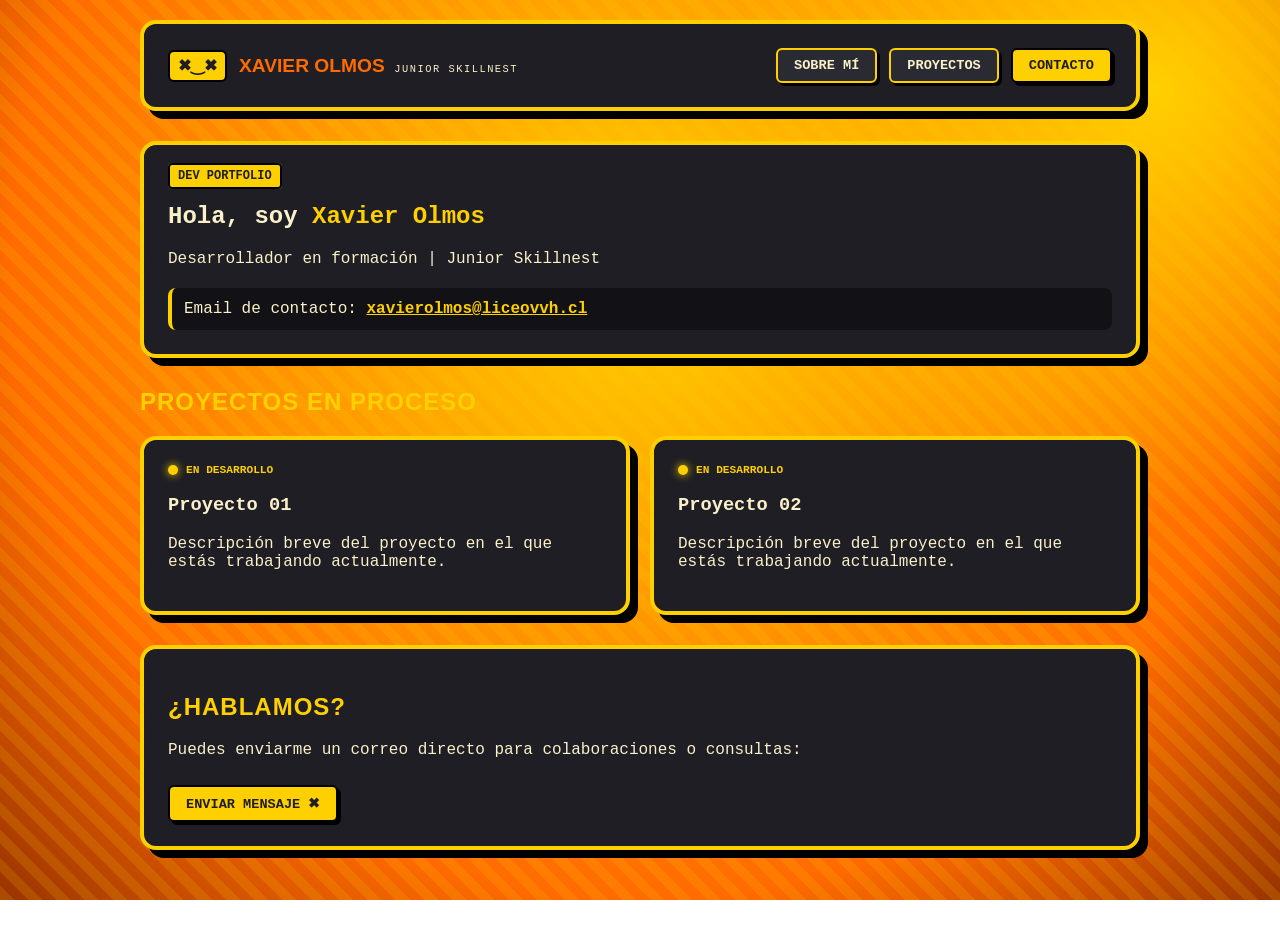
==== Portafolio/index.html @ 6d8b0ba5 "Portafolio 1" ====
<html lang="es">

<head>
    <meta charset="UTF-8">
    <meta name="viewport" content="width=device-width, initial-scale=1.0">
    <title>Portafolio</title>
    <meta name="author" content="Xavier">

    <link rel="stylesheet" href="static/css/style.css">
</head>

<body>
<!-- PASO 3: Canvas para el fondo dinámico animado con JS -->
  <canvas id="bg-canvas"></canvas>

  <!-- CONTENEDOR PRINCIPAL -->
  <div class="portfolio-container">
    
    <!-- BARRA DE NAVEGACIÓN (Estilo Sticker/Parche Flotante) -->
    <nav class="patch-card gremlin-navbar tilt-element">
      <a href="#" class="gremlin-logo">
        <span class="gremlin-icon">✖‿✖</span>
        <div class="logo-group">
          <span class="brand-name">Xavier Olmos</span>
          <span class="logo-tag">JUNIOR SKILLNEST</span>
        </div>
      </a>

      <!-- Pestañas de Navegación estilo Etiquetas de Ropa -->
      <ul class="nav-links">
        <li><a href="#sobre-mi" class="clothing-tag">Sobre mí</a></li>
        <li><a href="#proyectos" class="clothing-tag">Proyectos</a></li>
        <li><a href="#contacto" class="clothing-tag tag-accent">Contacto</a></li>
      </ul>
    </nav>

    <!-- SECCIÓN PRINCIPAL / HERO (Poster / Tarjeta) -->
    <section id="sobre-mi" class="patch-card hero-card tilt-element">
      <span class="badge">DEV PORTFOLIO</span>
      <h1>Hola, soy <span class="highlight">Xavier Olmos</span></h1>
      <p class="subtitle">Desarrollador en formación | Junior Skillnest</p>
      
      <!-- Bloque de contacto directo -->
      <div class="contact-box">
        <span class="contact-label">Email de contacto:</span>
        <a href="mailto:xavierolmos@liceovvh.cl" class="email-link">
          xavierolmos@liceovvh.cl
        </a>
      </div>
    </section>

    <!-- SECCIÓN DE PROYECTOS -->
    <section id="proyectos" class="projects-section">
      <h2 class="section-title">PROYECTOS EN PROCESO</h2>
      
      <div class="projects-grid">
        <!-- Tarjeta de Proyecto 01 -->
        <article class="patch-card project-card tilt-element">
          <div class="card-header">
            <span class="status-dot"></span>
            <span class="status-text">EN DESARROLLO</span>
          </div>
          <h3>Proyecto 01</h3>
          <p>Descripción breve del proyecto en el que estás trabajando actualmente.</p>
        </article>

        <!-- Tarjeta de Proyecto 02 -->
        <article class="patch-card project-card tilt-element">
          <div class="card-header">
            <span class="status-dot"></span>
            <span class="status-text">EN DESARROLLO</span>
          </div>
          <h3>Proyecto 02</h3>
          <p>Descripción breve del proyecto en el que estás trabajando actualmente.</p>
        </article>
      </div>
    </section>

    <!-- SECCIÓN DE CONTACTO -->
    <section id="contacto" class="patch-card contact-section tilt-element">
      <h2 class="section-title">¿HABLAMOS?</h2>
      <p>Puedes enviarme un correo directo para colaboraciones o consultas:</p>
      <a href="mailto:xavierolmos@liceovvh.cl" class="clothing-tag tag-accent email-btn">
        ENVIAR MENSAJE ✖
      </a>
    </section>

  </div>
</main>
   <script src="static/js/script.js"></script>
</body>

</html>
---- Portafolio/static/css/style.css ----
:root {
  --negro-carbon: #1E1E24;
  --amarillo-mostaza: #FFD000;
  --naranja-base: #FF6B00;
  --naranja-oscuro: #993300;
  --blanco-crema: #FAF0CA;
  --negro-puro: #000000;
}


body {
  margin: 0;
  padding: 20px 0;
  font-family: 'Courier New', Courier, monospace;
  color: var(--blanco-crema);
  min-height: 100vh;


  background-image: 
    radial-gradient(circle at 90% 10%, var(--amarillo-mostaza) 0%, #FFD00000 30%),
    repeating-linear-gradient(
      45deg, 
      #FFD00026 0px, 
      #FFD00026 10px, 
      transparent 10px, 
      transparent 20px
    ),
    radial-gradient(
      circle at 50% 30%, 
      var(--amarillo-mostaza) 0%, 
      var(--naranja-base) 70%, 
      var(--naranja-oscuro) 100%
    );
  
  background-attachment: fixed;
}

#bg-canvas {
  display: none;
}

.portfolio-container {
  max-width: 1000px;
  margin: 0 auto;
  padding: 0 20px;
}

.patch-card {
  background-color: var(--negro-carbon);
  border: 4px solid var(--amarillo-mostaza);
  border-radius: 16px;
  padding: 24px;
  box-shadow: 8px 8px 0px var(--negro-puro);
  margin-bottom: 30px;
  transition: transform 0.15s ease-out, box-shadow 0.15s ease-out;
}

.gremlin-navbar {
  position: sticky;
  top: 20px;
  z-index: 1000;
  display: flex;
  justify-content: space-between;
  align-items: center;
  box-sizing: border-box;
}

.gremlin-logo {
  display: flex;
  align-items: center;
  gap: 12px;
  text-decoration: none;
}

.gremlin-icon {
  background-color: var(--amarillo-mostaza);
  color: var(--negro-carbon);
  padding: 4px 8px;
  border-radius: 6px;
  font-weight: 900;
  border: 2px solid var(--negro-puro);
}

.brand-name {
  font-weight: 900;
  font-size: 1.2rem;
  color: var(--naranja-base);
  font-family: 'Arial Black', sans-serif;
  text-transform: uppercase;
}

.logo-tag {
  font-size: 0.65rem;
  color: var(--blanco-crema);
  letter-spacing: 1.5px;
}

.nav-links {
  display: flex;
  list-style: none;
  gap: 12px;
  margin: 0;
  padding: 0;
}

.clothing-tag {
  display: inline-block;
  color: var(--blanco-crema);
  text-decoration: none;
  font-weight: 900;
  font-size: 0.85rem;
  text-transform: uppercase;
  padding: 8px 16px;
  background-color: #2A2A32;
  border: 2px solid var(--amarillo-mostaza);
  border-radius: 6px;
  box-shadow: 3px 3px 0px var(--negro-puro);
  transition: all 0.15s ease;
}

.clothing-tag:hover, .tag-accent {
  background-color: var(--amarillo-mostaza);
  color: var(--negro-carbon) !important;
  border-color: var(--negro-puro);
}

.clothing-tag:hover {
  transform: translate(-2px, -2px);
  box-shadow: 5px 5px 0px var(--negro-puro);
}

.badge {
  background: var(--amarillo-mostaza);
  color: var(--negro-carbon);
  font-weight: 900;
  padding: 4px 8px;
  font-size: 0.75rem;
  border-radius: 4px;
  border: 2px solid var(--negro-puro);
}

.highlight {
  color: var(--amarillo-mostaza);
}

.contact-box {
  margin-top: 20px;
  background: rgba(0, 0, 0, 0.4);
  padding: 12px;
  border-radius: 8px;
  border-left: 4px solid var(--amarillo-mostaza);
}

.email-link {
  color: var(--amarillo-mostaza);
  font-weight: bold;
}

.section-title {
  font-family: 'Arial Black', sans-serif;
  color: var(--amarillo-mostaza);
  letter-spacing: 1px;
}

.projects-grid {
  display: grid;
  grid-template-columns: repeat(auto-fit, minmax(280px, 1fr));
  gap: 20px;
}

.card-header {
  display: flex;
  align-items: center;
  gap: 8px;
}

.status-dot {
  width: 10px;
  height: 10px;
  background-color: var(--amarillo-mostaza);
  border-radius: 50%;
  box-shadow: 0 0 8px var(--amarillo-mostaza);
}

.status-text {
  font-size: 0.7rem;
  font-weight: bold;
  color: var(--amarillo-mostaza);
}

.email-btn {
  margin-top: 10px;
}
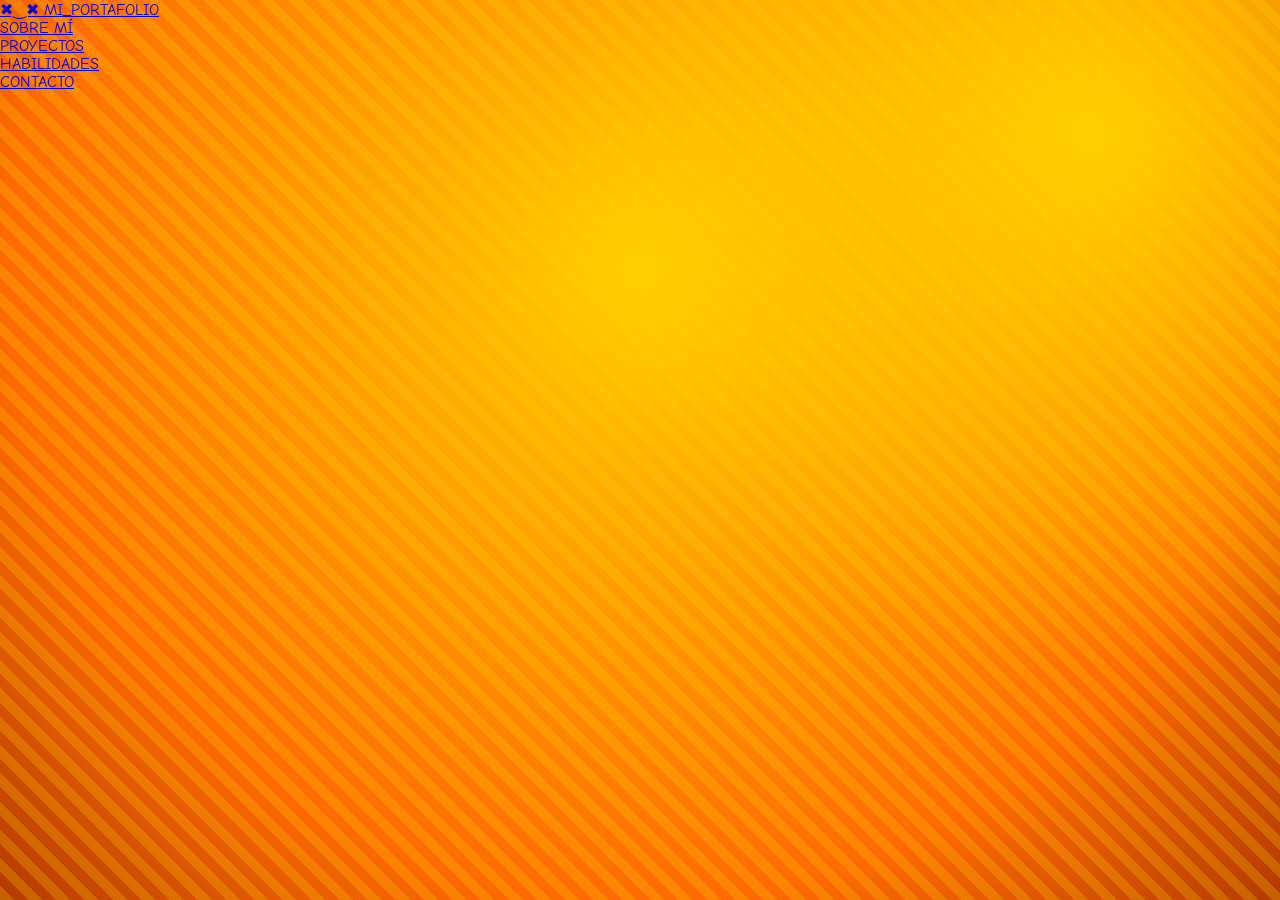
==== commit 67379e20: "Tarea" ====
--- a/Portafolio/index.html
+++ b/Portafolio/index.html
@@ -5,89 +5,41 @@
     <meta name="viewport" content="width=device-width, initial-scale=1.0">
     <title>Portafolio</title>
     <meta name="author" content="Xavier">
-
-    <link rel="stylesheet" href="static/css/style.css">
+    <link href="https://fonts.googleapis.com/css2?family=Comic+Neue:wght@400;700&display=swap" rel="stylesheet">
+    <link rel="stylesheet" href="static/CSS/style.css">
 </head>
 
 <body>
-<!-- PASO 3: Canvas para el fondo dinámico animado con JS -->
-  <canvas id="bg-canvas"></canvas>
+    <header><!-- Contenedor Principal (Barra / Parche Flotante) -->
+        <nav class="gremlin-navbar">
 
-  <!-- CONTENEDOR PRINCIPAL -->
-  <div class="portfolio-container">
-    
-    <!-- BARRA DE NAVEGACIÓN (Estilo Sticker/Parche Flotante) -->
-    <nav class="patch-card gremlin-navbar tilt-element">
-      <a href="#" class="gremlin-logo">
-        <span class="gremlin-icon">✖‿✖</span>
-        <div class="logo-group">
-          <span class="brand-name">Xavier Olmos</span>
-          <span class="logo-tag">JUNIOR SKILLNEST</span>
-        </div>
-      </a>
+            <!-- Logo / Marca con toque Gremlin -->
+            <a href="#" class="gremlin-logo">
+                <span class="gremlin-icon">✖‿✖</span>
+                <span class="brand-name">MI_PORTAFOLIO</span>
+            </a>
 
-      <!-- Pestañas de Navegación estilo Etiquetas de Ropa -->
-      <ul class="nav-links">
-        <li><a href="#sobre-mi" class="clothing-tag">Sobre mí</a></li>
-        <li><a href="#proyectos" class="clothing-tag">Proyectos</a></li>
-        <li><a href="#contacto" class="clothing-tag tag-accent">Contacto</a></li>
-      </ul>
-    </nav>
+            <!-- Lista de Enlaces -->
+            <ul class="nav-links">
+                <li><a href="#sobre-mi">SOBRE MÍ</a></li>
+                <li><a href="#proyectos">PROYECTOS</a></li>
+                <li><a href="#habilidades">HABILIDADES</a></li>
+                <li><a href="#contacto">CONTACTO</a></li>
+            </ul>
 
-    <!-- SECCIÓN PRINCIPAL / HERO (Poster / Tarjeta) -->
-    <section id="sobre-mi" class="patch-card hero-card tilt-element">
-      <span class="badge">DEV PORTFOLIO</span>
-      <h1>Hola, soy <span class="highlight">Xavier Olmos</span></h1>
-      <p class="subtitle">Desarrollador en formación | Junior Skillnest</p>
-      
-      <!-- Bloque de contacto directo -->
-      <div class="contact-box">
-        <span class="contact-label">Email de contacto:</span>
-        <a href="mailto:xavierolmos@liceovvh.cl" class="email-link">
-          xavierolmos@liceovvh.cl
-        </a>
-      </div>
-    </section>
+        </nav>
+    </header>
+    <main class="contenedor">
+        <section class="tarjetas">
+            <h1></h1>
+        </section>
 
-    <!-- SECCIÓN DE PROYECTOS -->
-    <section id="proyectos" class="projects-section">
-      <h2 class="section-title">PROYECTOS EN PROCESO</h2>
-      
-      <div class="projects-grid">
-        <!-- Tarjeta de Proyecto 01 -->
-        <article class="patch-card project-card tilt-element">
-          <div class="card-header">
-            <span class="status-dot"></span>
-            <span class="status-text">EN DESARROLLO</span>
-          </div>
-          <h3>Proyecto 01</h3>
-          <p>Descripción breve del proyecto en el que estás trabajando actualmente.</p>
-        </article>
 
-        <!-- Tarjeta de Proyecto 02 -->
-        <article class="patch-card project-card tilt-element">
-          <div class="card-header">
-            <span class="status-dot"></span>
-            <span class="status-text">EN DESARROLLO</span>
-          </div>
-          <h3>Proyecto 02</h3>
-          <p>Descripción breve del proyecto en el que estás trabajando actualmente.</p>
-        </article>
-      </div>
-    </section>
+    </main>
 
-    <!-- SECCIÓN DE CONTACTO -->
-    <section id="contacto" class="patch-card contact-section tilt-element">
-      <h2 class="section-title">¿HABLAMOS?</h2>
-      <p>Puedes enviarme un correo directo para colaboraciones o consultas:</p>
-      <a href="mailto:xavierolmos@liceovvh.cl" class="clothing-tag tag-accent email-btn">
-        ENVIAR MENSAJE ✖
-      </a>
-    </section>
 
-  </div>
-</main>
-   <script src="static/js/script.js"></script>
+
+    <script src="static/JS/script.js"></script>
 </body>
 
 </html>
--- a/Portafolio/static/CSS/style.css
+++ b/Portafolio/static/CSS/style.css
@@ -0,0 +1,36 @@
+* {
+    box-sizing: border-box;
+    margin: 0;
+    padding: 0;
+}
+
+body {
+    display: flex;
+    flex: 1;
+    background: radial-gradient(circle at 50% 20%, #FFD000 0%, #FF6B00 75%);
+    font-family: 'Comic Neue', cursive;
+    background-image:
+        radial-gradient(circle at 85% 15%,
+            #FFD000 0%,
+            #FFD00000 40%),
+        repeating-linear-gradient(45deg,
+            #FFD00040 0px,
+            #FFD00040 10px,
+            transparent 10px,
+            transparent 20px),
+        radial-gradient(circle at 50% 30%,
+            #FFD000 0%,
+            #FF6B00 70%,
+            #B33B00 100%);
+}
+
+.tarjetas {
+    width: 200px;
+    height: 200px;
+    text-align: center;
+    margin: auto;
+    display: flex;
+    flex-direction: column;
+    align-items: center;
+    gap: 10px;
+}
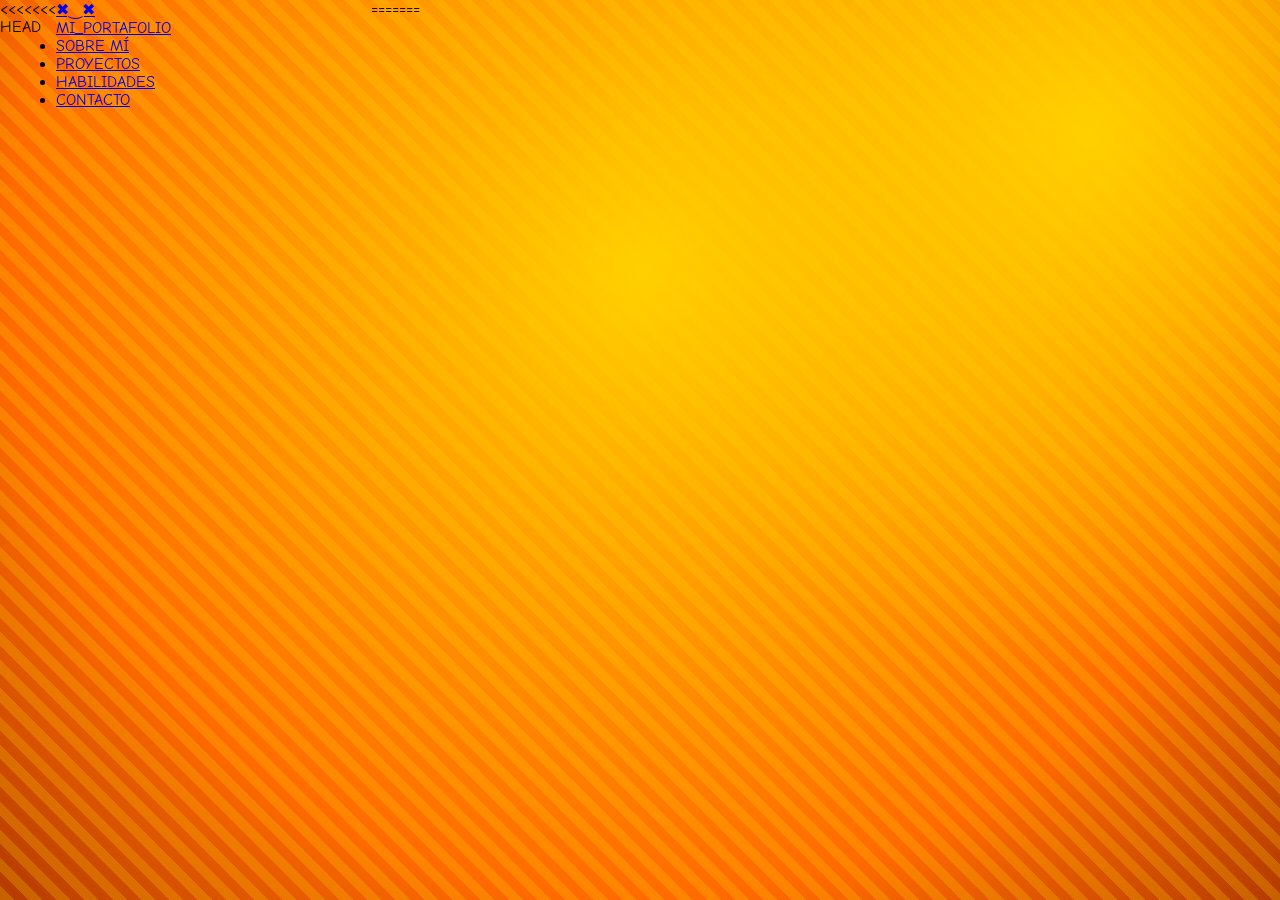
==== commit 63d42466: "Portafolio" ====
--- a/Portafolio/index.html
+++ b/Portafolio/index.html
@@ -5,6 +5,7 @@
     <meta name="viewport" content="width=device-width, initial-scale=1.0">
     <title>Portafolio</title>
     <meta name="author" content="Xavier">
+<<<<<<< HEAD
     <link href="https://fonts.googleapis.com/css2?family=Comic+Neue:wght@400;700&display=swap" rel="stylesheet">
     <link rel="stylesheet" href="static/CSS/style.css">
 </head>
@@ -40,6 +41,89 @@
 
 
     <script src="static/JS/script.js"></script>
+=======
+</head>
+
+<body>
+<!-- PASO 3: Canvas para el fondo dinámico animado con JS -->
+  <canvas id="bg-canvas"></canvas>
+
+  <!-- CONTENEDOR PRINCIPAL -->
+  <div class="portfolio-container">
+    
+    <!-- BARRA DE NAVEGACIÓN (Estilo Sticker/Parche Flotante) -->
+    <nav class="patch-card gremlin-navbar tilt-element">
+      <a href="#" class="gremlin-logo">
+        <span class="gremlin-icon">✖‿✖</span>
+        <div class="logo-group">
+          <span class="brand-name">Xavier Olmos</span>
+          <span class="logo-tag">JUNIOR SKILLNEST</span>
+        </div>
+      </a>
+
+      <!-- Pestañas de Navegación estilo Etiquetas de Ropa -->
+      <ul class="nav-links">
+        <li><a href="#sobre-mi" class="clothing-tag">Sobre mí</a></li>
+        <li><a href="#proyectos" class="clothing-tag">Proyectos</a></li>
+        <li><a href="#contacto" class="clothing-tag tag-accent">Contacto</a></li>
+      </ul>
+    </nav>
+
+    <!-- SECCIÓN PRINCIPAL / HERO (Poster / Tarjeta) -->
+    <section id="sobre-mi" class="patch-card hero-card tilt-element">
+      <span class="badge">DEV PORTFOLIO</span>
+      <h1>Hola, soy <span class="highlight">Xavier Olmos</span></h1>
+      <p class="subtitle">Desarrollador en formación | Junior Skillnest</p>
+      
+      <!-- Bloque de contacto directo -->
+      <div class="contact-box">
+        <span class="contact-label">Email de contacto:</span>
+        <a href="mailto:xavierolmos@liceovvh.cl" class="email-link">
+          xavierolmos@liceovvh.cl
+        </a>
+      </div>
+    </section>
+
+    <!-- SECCIÓN DE PROYECTOS -->
+    <section id="proyectos" class="projects-section">
+      <h2 class="section-title">PROYECTOS EN PROCESO</h2>
+      
+      <div class="projects-grid">
+        <!-- Tarjeta de Proyecto 01 -->
+        <article class="patch-card project-card tilt-element">
+          <div class="card-header">
+            <span class="status-dot"></span>
+            <span class="status-text">EN DESARROLLO</span>
+          </div>
+          <h3>Proyecto 01</h3>
+          <p>Descripción breve del proyecto en el que estás trabajando actualmente.</p>
+        </article>
+
+        <!-- Tarjeta de Proyecto 02 -->
+        <article class="patch-card project-card tilt-element">
+          <div class="card-header">
+            <span class="status-dot"></span>
+            <span class="status-text">EN DESARROLLO</span>
+          </div>
+          <h3>Proyecto 02</h3>
+          <p>Descripción breve del proyecto en el que estás trabajando actualmente.</p>
+        </article>
+      </div>
+    </section>
+
+    <!-- SECCIÓN DE CONTACTO -->
+    <section id="contacto" class="patch-card contact-section tilt-element">
+      <h2 class="section-title">¿HABLAMOS?</h2>
+      <p>Puedes enviarme un correo directo para colaboraciones o consultas:</p>
+      <a href="mailto:xavierolmos@liceovvh.cl" class="clothing-tag tag-accent email-btn">
+        ENVIAR MENSAJE ✖
+      </a>
+    </section>
+
+  </div>
+</main>
+   <script src="static/js/script.js"></script>
+>>>>>>> 6d8b0ba54e34cdf0f5b99322655aac1ae7656b3c
 </body>
 
 </html>
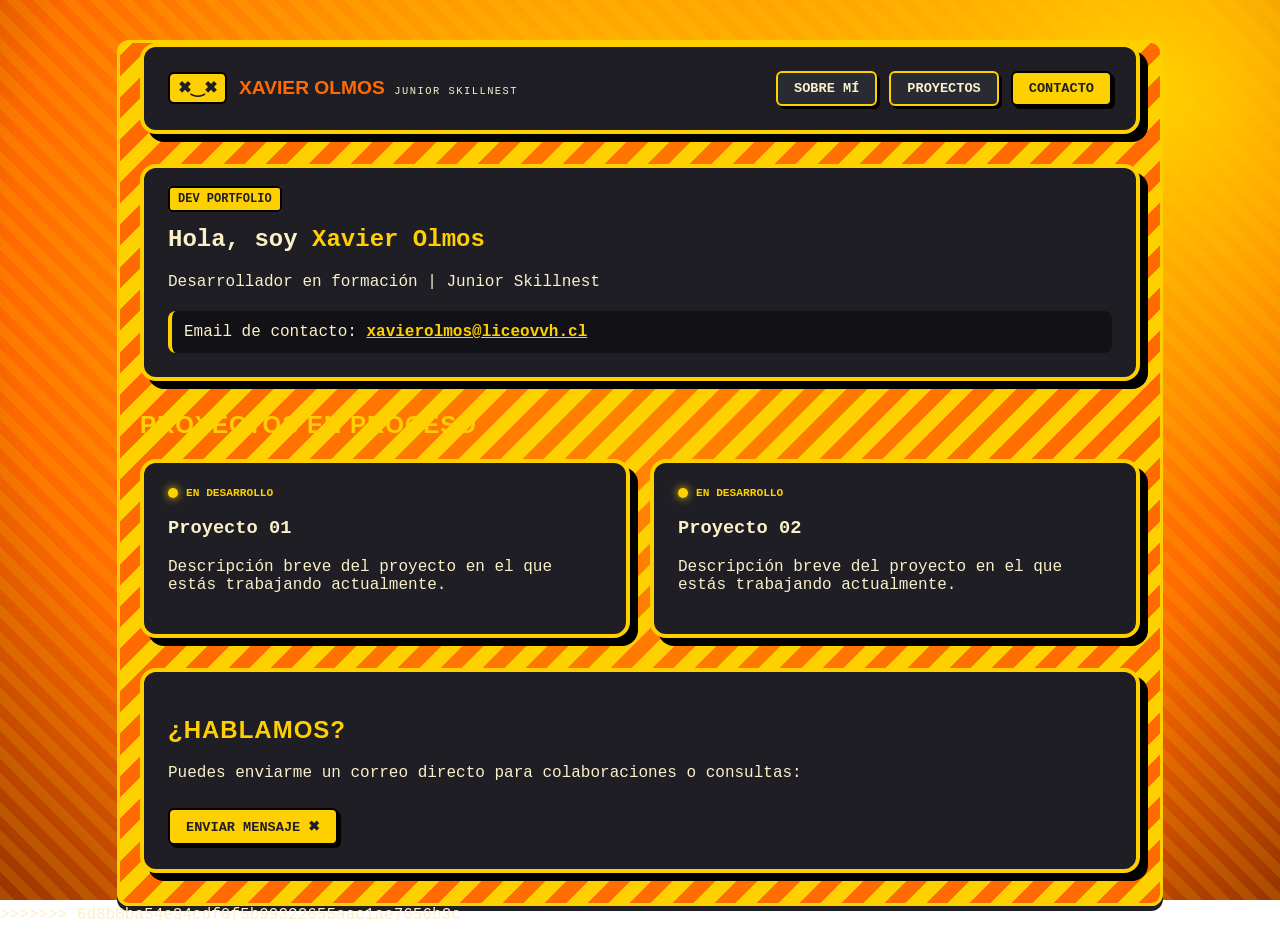
==== commit ee00349a: "Portafolio" ====
--- a/Portafolio/index.html
+++ b/Portafolio/index.html
@@ -5,29 +5,13 @@
     <meta name="viewport" content="width=device-width, initial-scale=1.0">
     <title>Portafolio</title>
     <meta name="author" content="Xavier">
-<<<<<<< HEAD
     <link href="https://fonts.googleapis.com/css2?family=Comic+Neue:wght@400;700&display=swap" rel="stylesheet">
     <link rel="stylesheet" href="static/CSS/style.css">
 </head>
 
 <body>
-    <header><!-- Contenedor Principal (Barra / Parche Flotante) -->
+    <header>
         <nav class="gremlin-navbar">
-
-            <!-- Logo / Marca con toque Gremlin -->
-            <a href="#" class="gremlin-logo">
-                <span class="gremlin-icon">✖‿✖</span>
-                <span class="brand-name">MI_PORTAFOLIO</span>
-            </a>
-
-            <!-- Lista de Enlaces -->
-            <ul class="nav-links">
-                <li><a href="#sobre-mi">SOBRE MÍ</a></li>
-                <li><a href="#proyectos">PROYECTOS</a></li>
-                <li><a href="#habilidades">HABILIDADES</a></li>
-                <li><a href="#contacto">CONTACTO</a></li>
-            </ul>
-
         </nav>
     </header>
     <main class="contenedor">
@@ -41,89 +25,85 @@
 
 
     <script src="static/JS/script.js"></script>
-=======
-</head>
+    </head>
 
-<body>
-<!-- PASO 3: Canvas para el fondo dinámico animado con JS -->
-  <canvas id="bg-canvas"></canvas>
+    <body>
+        <!-- PASO 3: Canvas para el fondo dinámico animado con JS -->
+        <canvas id="bg-canvas"></canvas>
 
-  <!-- CONTENEDOR PRINCIPAL -->
-  <div class="portfolio-container">
-    
-    <!-- BARRA DE NAVEGACIÓN (Estilo Sticker/Parche Flotante) -->
-    <nav class="patch-card gremlin-navbar tilt-element">
-      <a href="#" class="gremlin-logo">
-        <span class="gremlin-icon">✖‿✖</span>
-        <div class="logo-group">
-          <span class="brand-name">Xavier Olmos</span>
-          <span class="logo-tag">JUNIOR SKILLNEST</span>
+        <!-- CONTENEDOR PRINCIPAL -->
+        <div class="portfolio-container">
+
+            <nav class="patch-card gremlin-navbar tilt-element">
+                <a href="#" class="gremlin-logo">
+                    <span class="gremlin-icon">✖‿✖</span>
+                    <div class="logo-group">
+                        <span class="brand-name">Xavier Olmos</span>
+                        <span class="logo-tag">JUNIOR SKILLNEST</span>
+                    </div>
+                </a>
+                <ul class="nav-links">
+                    <li><a href="#sobre-mi" class="clothing-tag">Sobre mí</a></li>
+                    <li><a href="#proyectos" class="clothing-tag">Proyectos</a></li>
+                    <li><a href="#contacto" class="clothing-tag tag-accent">Contacto</a></li>
+                </ul>
+            </nav>
+
+            <!-- SECCIÓN PRINCIPAL / HERO (Poster / Tarjeta) -->
+            <section id="sobre-mi" class="patch-card hero-card tilt-element">
+                <span class="badge">DEV PORTFOLIO</span>
+                <h1>Hola, soy <span class="highlight">Xavier Olmos</span></h1>
+                <p class="subtitle">Desarrollador en formación | Junior Skillnest</p>
+
+                <!-- Bloque de contacto directo -->
+                <div class="contact-box">
+                    <span class="contact-label">Email de contacto:</span>
+                    <a href="mailto:xavierolmos@liceovvh.cl" class="email-link">
+                        xavierolmos@liceovvh.cl
+                    </a>
+                </div>
+            </section>
+
+            <!-- SECCIÓN DE PROYECTOS -->
+            <section id="proyectos" class="projects-section">
+                <h2 class="section-title">PROYECTOS EN PROCESO</h2>
+
+                <div class="projects-grid">
+                    <!-- Tarjeta de Proyecto 01 -->
+                    <article class="patch-card project-card tilt-element">
+                        <div class="card-header">
+                            <span class="status-dot"></span>
+                            <span class="status-text">EN DESARROLLO</span>
+                        </div>
+                        <h3>Proyecto 01</h3>
+                        <p>Descripción breve del proyecto en el que estás trabajando actualmente.</p>
+                    </article>
+
+                    <!-- Tarjeta de Proyecto 02 -->
+                    <article class="patch-card project-card tilt-element">
+                        <div class="card-header">
+                            <span class="status-dot"></span>
+                            <span class="status-text">EN DESARROLLO</span>
+                        </div>
+                        <h3>Proyecto 02</h3>
+                        <p>Descripción breve del proyecto en el que estás trabajando actualmente.</p>
+                    </article>
+                </div>
+            </section>
+
+            <!-- SECCIÓN DE CONTACTO -->
+            <section id="contacto" class="patch-card contact-section tilt-element">
+                <h2 class="section-title">¿HABLAMOS?</h2>
+                <p>Puedes enviarme un correo directo para colaboraciones o consultas:</p>
+                <a href="mailto:xavierolmos@liceovvh.cl" class="clothing-tag tag-accent email-btn">
+                    ENVIAR MENSAJE ✖
+                </a>
+            </section>
+
         </div>
-      </a>
-
-      <!-- Pestañas de Navegación estilo Etiquetas de Ropa -->
-      <ul class="nav-links">
-        <li><a href="#sobre-mi" class="clothing-tag">Sobre mí</a></li>
-        <li><a href="#proyectos" class="clothing-tag">Proyectos</a></li>
-        <li><a href="#contacto" class="clothing-tag tag-accent">Contacto</a></li>
-      </ul>
-    </nav>
-
-    <!-- SECCIÓN PRINCIPAL / HERO (Poster / Tarjeta) -->
-    <section id="sobre-mi" class="patch-card hero-card tilt-element">
-      <span class="badge">DEV PORTFOLIO</span>
-      <h1>Hola, soy <span class="highlight">Xavier Olmos</span></h1>
-      <p class="subtitle">Desarrollador en formación | Junior Skillnest</p>
-      
-      <!-- Bloque de contacto directo -->
-      <div class="contact-box">
-        <span class="contact-label">Email de contacto:</span>
-        <a href="mailto:xavierolmos@liceovvh.cl" class="email-link">
-          xavierolmos@liceovvh.cl
-        </a>
-      </div>
-    </section>
-
-    <!-- SECCIÓN DE PROYECTOS -->
-    <section id="proyectos" class="projects-section">
-      <h2 class="section-title">PROYECTOS EN PROCESO</h2>
-      
-      <div class="projects-grid">
-        <!-- Tarjeta de Proyecto 01 -->
-        <article class="patch-card project-card tilt-element">
-          <div class="card-header">
-            <span class="status-dot"></span>
-            <span class="status-text">EN DESARROLLO</span>
-          </div>
-          <h3>Proyecto 01</h3>
-          <p>Descripción breve del proyecto en el que estás trabajando actualmente.</p>
-        </article>
-
-        <!-- Tarjeta de Proyecto 02 -->
-        <article class="patch-card project-card tilt-element">
-          <div class="card-header">
-            <span class="status-dot"></span>
-            <span class="status-text">EN DESARROLLO</span>
-          </div>
-          <h3>Proyecto 02</h3>
-          <p>Descripción breve del proyecto en el que estás trabajando actualmente.</p>
-        </article>
-      </div>
-    </section>
-
-    <!-- SECCIÓN DE CONTACTO -->
-    <section id="contacto" class="patch-card contact-section tilt-element">
-      <h2 class="section-title">¿HABLAMOS?</h2>
-      <p>Puedes enviarme un correo directo para colaboraciones o consultas:</p>
-      <a href="mailto:xavierolmos@liceovvh.cl" class="clothing-tag tag-accent email-btn">
-        ENVIAR MENSAJE ✖
-      </a>
-    </section>
-
-  </div>
-</main>
-   <script src="static/js/script.js"></script>
->>>>>>> 6d8b0ba54e34cdf0f5b99322655aac1ae7656b3c
-</body>
+        </main>
+        <script src="static/js/script.js"></script>
+        >>>>>>> 6d8b0ba54e34cdf0f5b99322655aac1ae7656b3c
+    </body>
 
 </html>
--- a/Portafolio/static/CSS/style.css
+++ b/Portafolio/static/CSS/style.css
@@ -1,36 +1,205 @@
-* {
-    box-sizing: border-box;
+:root {
+    --negro-carbon: #1E1E24;
+    --amarillo-mostaza: #FFD000;
+    --naranja-base: #FF6B00;
+    --naranja-oscuro: #993300;
+    --blanco-crema: #FAF0CA;
+    --negro-puro: #000000;
+}
+
+
+body {
     margin: 0;
-    padding: 0;
-}
-
-body {
-    display: flex;
-    flex: 1;
-    background: radial-gradient(circle at 50% 20%, #FFD000 0%, #FF6B00 75%);
-    font-family: 'Comic Neue', cursive;
+    padding: 20px 0;
+    font-family: 'Courier New', Courier, monospace;
+    color: var(--blanco-crema);
+    min-height: 100vh;
+
+
     background-image:
-        radial-gradient(circle at 85% 15%,
-            #FFD000 0%,
-            #FFD00000 40%),
+        radial-gradient(circle at 90% 10%, var(--amarillo-mostaza) 0%, #FFD00000 30%),
         repeating-linear-gradient(45deg,
-            #FFD00040 0px,
-            #FFD00040 10px,
+            #FFD00026 0px,
+            #FFD00026 10px,
             transparent 10px,
             transparent 20px),
         radial-gradient(circle at 50% 30%,
-            #FFD000 0%,
-            #FF6B00 70%,
-            #B33B00 100%);
-}
-
-.tarjetas {
-    width: 200px;
-    height: 200px;
-    text-align: center;
-    margin: auto;
-    display: flex;
-    flex-direction: column;
+            var(--amarillo-mostaza) 0%,
+            var(--naranja-base) 70%,
+            var(--naranja-oscuro) 100%);
+
+    background-attachment: fixed;
+}
+
+#bg-canvas {
+    display: none;
+}
+
+.portfolio-container {
+    max-width: 1000px;
+    margin: 0 auto;
+    padding: 0 20px;
+}
+
+.patch-card {
+    background-color: var(--negro-carbon);
+    border: 4px solid var(--amarillo-mostaza);
+    border-radius: 16px;
+    padding: 24px;
+    box-shadow: 8px 8px 0px var(--negro-puro);
+    margin-bottom: 30px;
+    transition: transform 0.15s ease-out, box-shadow 0.15s ease-out;
+}
+
+.gremlin-navbar {
+    position: sticky;
+    top: 20px;
+    z-index: 1000;
+    display: flex;
+    justify-content: space-between;
     align-items: center;
-    gap: 10px;
+    box-sizing: border-box;
+}
+
+.gremlin-logo {
+    display: flex;
+    align-items: center;
+    gap: 12px;
+    text-decoration: none;
+}
+
+.gremlin-icon {
+    background-color: var(--amarillo-mostaza);
+    color: var(--negro-carbon);
+    padding: 4px 8px;
+    border-radius: 6px;
+    font-weight: 900;
+    border: 2px solid var(--negro-puro);
+}
+
+.brand-name {
+    font-weight: 900;
+    font-size: 1.2rem;
+    color: var(--naranja-base);
+    font-family: 'Arial Black', sans-serif;
+    text-transform: uppercase;
+}
+
+.logo-tag {
+    font-size: 0.65rem;
+    color: var(--blanco-crema);
+    letter-spacing: 1.5px;
+}
+
+.nav-links {
+    display: flex;
+    list-style: none;
+    gap: 12px;
+    margin: 0;
+    padding: 0;
+}
+
+.clothing-tag {
+    display: inline-block;
+    color: var(--blanco-crema);
+    text-decoration: none;
+    font-weight: 900;
+    font-size: 0.85rem;
+    text-transform: uppercase;
+    padding: 8px 16px;
+    background-color: #2A2A32;
+    border: 2px solid var(--amarillo-mostaza);
+    border-radius: 6px;
+    box-shadow: 3px 3px 0px var(--negro-puro);
+    transition: all 0.15s ease;
+}
+
+.clothing-tag:hover,
+.tag-accent {
+    background-color: var(--amarillo-mostaza);
+    color: var(--negro-carbon) !important;
+    border-color: var(--negro-puro);
+}
+
+.clothing-tag:hover {
+    transform: translate(-2px, -2px);
+    box-shadow: 5px 5px 0px var(--negro-puro);
+}
+
+.badge {
+    background: var(--amarillo-mostaza);
+    color: var(--negro-carbon);
+    font-weight: 900;
+    padding: 4px 8px;
+    font-size: 0.75rem;
+    border-radius: 4px;
+    border: 2px solid var(--negro-puro);
+}
+
+.highlight {
+    color: var(--amarillo-mostaza);
+}
+
+.contact-box {
+    margin-top: 20px;
+    background: rgba(0, 0, 0, 0.4);
+    padding: 12px;
+    border-radius: 8px;
+    border-left: 4px solid var(--amarillo-mostaza);
+}
+
+.email-link {
+    color: var(--amarillo-mostaza);
+    font-weight: bold;
+}
+
+.section-title {
+    font-family: 'Arial Black', sans-serif;
+    color: var(--amarillo-mostaza);
+    letter-spacing: 1px;
+}
+
+.projects-grid {
+    display: grid;
+    grid-template-columns: repeat(auto-fit, minmax(280px, 1fr));
+    gap: 20px;
+}
+
+.card-header {
+    display: flex;
+    align-items: center;
+    gap: 8px;
+}
+
+.status-dot {
+    width: 10px;
+    height: 10px;
+    background-color: var(--amarillo-mostaza);
+    border-radius: 50%;
+    box-shadow: 0 0 8px var(--amarillo-mostaza);
+}
+
+.status-text {
+    font-size: 0.7rem;
+    font-weight: bold;
+    color: var(--amarillo-mostaza);
+}
+
+.email-btn {
+    margin-top: 10px;
+}
+
+.portfolio-container {
+    border: 3px solid #FFD000;
+    border-radius: 12px;
+
+    background-image:
+        radial-gradient(circle at center, rgba(255, 208, 0, 0.25) 0%, transparent 70%),
+        repeating-linear-gradient(-45deg,
+            #FF6B00,
+            #FF6B00 15px,
+            #FFD000 15px,
+            #FFD000 30px);
+
+    box-shadow: 0px 5px 0px #1E1E24;
 }
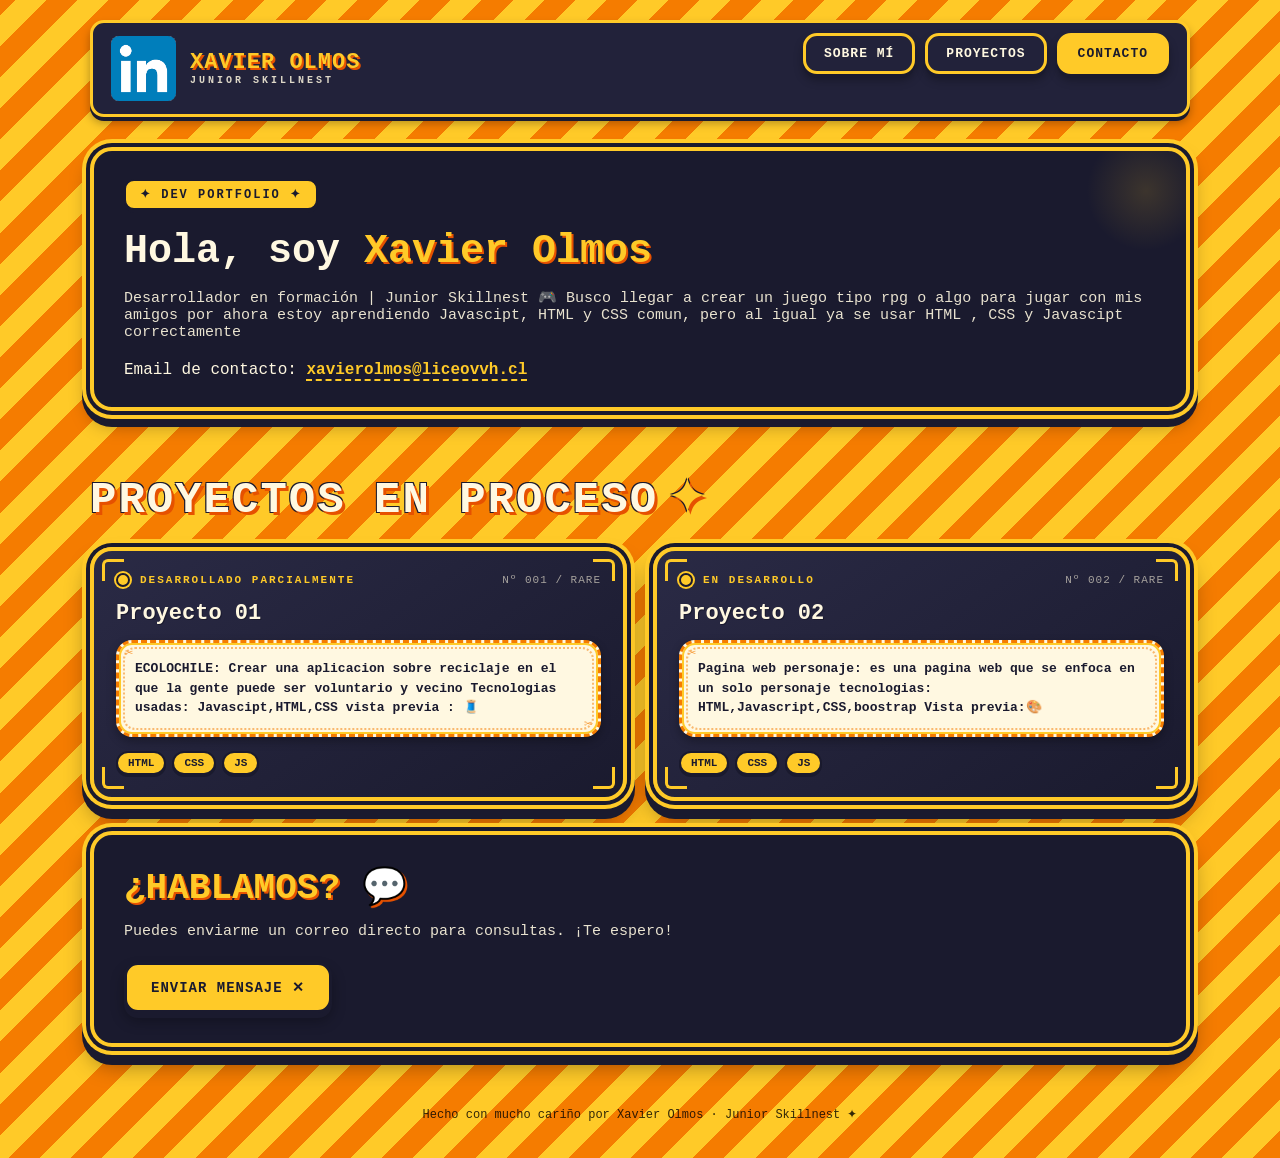
==== commit c62f069e: "Tarea" ====
--- a/Portafolio/index.html
+++ b/Portafolio/index.html
@@ -9,101 +9,108 @@
     <link rel="stylesheet" href="static/CSS/style.css">
 </head>
 
-<body>
-    <header>
-        <nav class="gremlin-navbar">
-        </nav>
-    </header>
-    <main class="contenedor">
-        <section class="tarjetas">
-            <h1></h1>
-        </section>
+    <body>
+        <header>
+        <div class="container">
 
+            <nav class="nav">
+                <div class="brand">
+                    <a href="https://www.linkedin.com/feed/"><img src="static/images/linkedim.png" alt="Logo Xavier Olmos" class="logo-img"></a>
 
-    </main>
-
-
-
-    <script src="static/JS/script.js"></script>
-    </head>
-
-    <body>
-        <!-- PASO 3: Canvas para el fondo dinámico animado con JS -->
-        <canvas id="bg-canvas"></canvas>
-
-        <!-- CONTENEDOR PRINCIPAL -->
-        <div class="portfolio-container">
-
-            <nav class="patch-card gremlin-navbar tilt-element">
-                <a href="#" class="gremlin-logo">
-                    <span class="gremlin-icon">✖‿✖</span>
-                    <div class="logo-group">
-                        <span class="brand-name">Xavier Olmos</span>
-                        <span class="logo-tag">JUNIOR SKILLNEST</span>
+                    <div class="brand-text">
+                        <span class="nombre">XAVIER OLMOS</span>
+                        <span class="skillnest">JUNIOR SKILLNEST</span>
                     </div>
-                </a>
-                <ul class="nav-links">
-                    <li><a href="#sobre-mi" class="clothing-tag">Sobre mí</a></li>
-                    <li><a href="#proyectos" class="clothing-tag">Proyectos</a></li>
-                    <li><a href="#contacto" class="clothing-tag tag-accent">Contacto</a></li>
-                </ul>
+                </div>
+                <div class="links">
+                    <button class="nav" onclick="scrollToId('sobre')">SOBRE MÍ</button>
+                    <button class="nav" onclick="scrollToId('proyectos')">PROYECTOS</button>
+                    <button class="nav primary" onclick="scrollToId('contacto')">CONTACTO</button>
+                </div>
             </nav>
-
-            <!-- SECCIÓN PRINCIPAL / HERO (Poster / Tarjeta) -->
-            <section id="sobre-mi" class="patch-card hero-card tilt-element">
-                <span class="badge">DEV PORTFOLIO</span>
-                <h1>Hola, soy <span class="highlight">Xavier Olmos</span></h1>
-                <p class="subtitle">Desarrollador en formación | Junior Skillnest</p>
-
-                <!-- Bloque de contacto directo -->
-                <div class="contact-box">
-                    <span class="contact-label">Email de contacto:</span>
-                    <a href="mailto:xavierolmos@liceovvh.cl" class="email-link">
-                        xavierolmos@liceovvh.cl
-                    </a>
+        </header>
+            <main class="container">
+            <section class="contacto" id="sobre">
+                <span class="badge">✦ DEV PORTFOLIO ✦</span>
+                <h1>Hola, soy <span class="hl">Xavier Olmos</span></h1>
+                <p>Desarrollador en formación | Junior Skillnest 🎮 Busco llegar a crear un juego tipo rpg o algo para jugar
+                    con mis amigos por ahora estoy aprendiendo Javascipt, HTML y CSS comun, pero al igual ya se usar
+                    HTML , CSS y Javascipt correctamente
+                </p>
+                <div class="email-caja">
+                    <span> Email de contacto:</span>
+                    <a href="mailto:xavierolmos@liceovvh.cl">xavierolmos@liceovvh.cl</a>
                 </div>
             </section>
-
-            <!-- SECCIÓN DE PROYECTOS -->
-            <section id="proyectos" class="projects-section">
-                <h2 class="section-title">PROYECTOS EN PROCESO</h2>
-
-                <div class="projects-grid">
-                    <!-- Tarjeta de Proyecto 01 -->
-                    <article class="patch-card project-card tilt-element">
-                        <div class="card-header">
-                            <span class="status-dot"></span>
-                            <span class="status-text">EN DESARROLLO</span>
-                        </div>
-                        <h3>Proyecto 01</h3>
-                        <p>Descripción breve del proyecto en el que estás trabajando actualmente.</p>
-                    </article>
-
-                    <!-- Tarjeta de Proyecto 02 -->
-                    <article class="patch-card project-card tilt-element">
-                        <div class="card-header">
-                            <span class="status-dot"></span>
-                            <span class="status-text">EN DESARROLLO</span>
-                        </div>
-                        <h3>Proyecto 02</h3>
-                        <p>Descripción breve del proyecto en el que estás trabajando actualmente.</p>
-                    </article>
+            <h2 class="section-title" id="proyectos">PROYECTOS EN PROCESO</h2>
+            <div class="cards-grid">
+                <div class="card">
+                    <div class="card-corner tl"></div>
+                    <div class="card-corner tr"></div>
+                    <div class="card-corner bl"></div>
+                    <div class="card-corner br"></div>
+                    <div class="card-header">
+                        <div class="status-dot"></div>
+                        <span class="status-text">DESARROLLADO PARCIALMENTE</span>
+                        <span class="card-num">Nº 001 / RARE</span>
+                    </div>
+                    <h3 class="card-title">Proyecto 01</h3>
+                    <div class="patch">
+                        <span class="patch-stitch tl">✂</span>
+                        <span class="patch-stitch br">✂</span>
+                        <p class="patch-text">ECOLOCHILE: 
+                            Crear una aplicacion sobre reciclaje en el que la gente puede ser voluntario y vecino
+                            Tecnologias usadas: Javascipt,HTML,CSS 
+                            vista previa : 🧵</p>
+                    </div>
+                    <div class="card-tags">
+                        <span class="tag">HTML</span>
+                        <span class="tag">CSS</span>
+                        <span class="tag">JS</span>
+                    </div>
                 </div>
+                <div class="card">
+                    <div class="card-corner tl"></div>
+                    <div class="card-corner tr"></div>
+                    <div class="card-corner bl"></div>
+                    <div class="card-corner br"></div>
+                    <div class="card-header">
+                        <div class="status-dot"></div>
+                        <span class="status-text">EN DESARROLLO</span>
+                        <span class="card-num">Nº 002 / RARE</span>
+                    </div>
+                    <h3 class="card-title">Proyecto 02</h3>
+                    <div class="patch">
+                        <span class="patch-stitch tl">✂</span>
+                        <span class="patch-stitch br"></span>
+                        <p class="patch-text">Pagina web personaje:
+                            es una pagina web que se enfoca en un solo personaje 
+                            tecnologias: HTML,Javascript,CSS,boostrap
+                            Vista previa:🎨</p>
+                    </div>
+                    <div class="card-tags">
+                        <span class="tag">HTML</span>
+                        <span class="tag">CSS</span>
+                        <span class="tag">JS</span>
+                    </div>
+                </div>
+            </div>
+            <section class="contact-card" id="contacto">
+                <h2>¿HABLAMOS? 💬</h2>
+                <p>Puedes enviarme un correo directo para consultas. ¡Te espero!</p>
+                <button class="send-btn" onclick="sendMsg()">
+                    <a href="">ENVIAR MENSAJE ✕</a>
+                </button>
             </section>
-
-            <!-- SECCIÓN DE CONTACTO -->
-            <section id="contacto" class="patch-card contact-section tilt-element">
-                <h2 class="section-title">¿HABLAMOS?</h2>
-                <p>Puedes enviarme un correo directo para colaboraciones o consultas:</p>
-                <a href="mailto:xavierolmos@liceovvh.cl" class="clothing-tag tag-accent email-btn">
-                    ENVIAR MENSAJE ✖
-                </a>
-            </section>
+            </main>
+            <footer>
+                Hecho con mucho cariño por Xavier Olmos · Junior Skillnest ✦
+            </footer>
 
         </div>
+
         </main>
         <script src="static/js/script.js"></script>
-        >>>>>>> 6d8b0ba54e34cdf0f5b99322655aac1ae7656b3c
     </body>
 
 </html>
--- a/Portafolio/static/CSS/style.css
+++ b/Portafolio/static/CSS/style.css
@@ -1,205 +1,594 @@
 :root {
-    --negro-carbon: #1E1E24;
-    --amarillo-mostaza: #FFD000;
-    --naranja-base: #FF6B00;
-    --naranja-oscuro: #993300;
-    --blanco-crema: #FAF0CA;
-    --negro-puro: #000000;
-}
-
-
+    --orange: #f57c00;
+    --orange-deep: #e65100;
+    --yellow: #ffca28;
+    --yellow-light: #ffe082;
+    --dark: #1a1a2e;
+    --dark2: #22223a;
+    --cream: #fff8e1;
+}
+
+* {
+    box-sizing: border-box;
+    margin: 0;
+    padding: 0
+}
+
+html,
 body {
-    margin: 0;
-    padding: 20px 0;
-    font-family: 'Courier New', Courier, monospace;
-    color: var(--blanco-crema);
+    overflow-x: hidden
+}
+
+body {
+    font-family: 'Fira Code', monospace;
     min-height: 100vh;
-
-
-    background-image:
-        radial-gradient(circle at 90% 10%, var(--amarillo-mostaza) 0%, #FFD00000 30%),
-        repeating-linear-gradient(45deg,
-            #FFD00026 0px,
-            #FFD00026 10px,
-            transparent 10px,
-            transparent 20px),
-        radial-gradient(circle at 50% 30%,
-            var(--amarillo-mostaza) 0%,
-            var(--naranja-base) 70%,
-            var(--naranja-oscuro) 100%);
-
-    background-attachment: fixed;
-}
-
-#bg-canvas {
-    display: none;
-}
-
-.portfolio-container {
-    max-width: 1000px;
+    background:
+        repeating-linear-gradient(-45deg,
+            var(--orange) 0px,
+            var(--orange) 22px,
+            var(--yellow) 22px,
+            var(--yellow) 44px);
+    color: var(--cream);
+    padding: 20px;
+    position: relative;
+}
+
+/* Mascota flotante (solo emoji/texto) */
+.mascot {
+    position: fixed;
+    bottom: 20px;
+    right: 20px;
+    width: 100px;
+    height: 100px;
+    z-index: 50;
+    animation: floatMascot 3s ease-in-out infinite;
+    filter: drop-shadow(0 6px 10px rgba(0, 0, 0, .35));
+    cursor: pointer;
+    transition: transform .2s;
+    border-radius: 50%;
+    background: var(--cream);
+    border: 3px solid var(--yellow);
+    display: flex;
+    align-items: center;
+    justify-content: center;
+    font-size: 48px;
+    box-shadow: 0 0 0 3px var(--dark), 0 6px 14px rgba(0, 0, 0, .35);
+}
+
+.mascot:hover {
+    transform: scale(1.15) rotate(-8deg)
+}
+
+.mascot-bubble {
+    position: fixed;
+    bottom: 130px;
+    right: 25px;
+    background: var(--cream);
+    color: var(--dark);
+    padding: 10px 14px;
+    border-radius: 18px 18px 4px 18px;
+    font-size: 13px;
+    font-weight: 700;
+    box-shadow: 0 4px 12px rgba(0, 0, 0, .25);
+    opacity: 0;
+    transform: translateY(10px);
+    transition: all .3s;
+    pointer-events: none;
+    z-index: 51;
+    max-width: 200px;
+}
+
+.mascot-bubble.show {
+    opacity: 1;
+    transform: translateY(0)
+}
+
+.container {
+    max-width: 1100px;
     margin: 0 auto;
-    padding: 0 20px;
-}
-
-.patch-card {
-    background-color: var(--negro-carbon);
-    border: 4px solid var(--amarillo-mostaza);
+    position: relative;
+    z-index: 2;
+}
+
+/* NAV */
+.nav {
+    background: var(--dark);
+    border: 4px solid var(--yellow);
+    border-radius: 22px;
+    padding: 16px 24px;
+    display: flex;
+    align-items: center;
+    justify-content: space-between;
+    gap: 16px;
+    box-shadow:
+        0 0 0 4px var(--dark),
+        0 0 0 8px var(--yellow),
+        0 8px 0 8px var(--dark),
+        0 12px 20px rgba(0, 0, 0, .4);
+    margin-bottom: 30px;
+    flex-wrap: wrap;
+}
+
+.brand {
+    display: flex;
+    align-items: center;
+    gap: 14px;
+}
+
+.brand-icon {
+    width: 64px;
+    height: 64px;
+    border-radius: 18px;
+    background: var(--yellow);
+    color: var(--dark);
+    display: flex;
+    align-items: center;
+    justify-content: center;
+    font-size: 32px;
+    font-weight: 900;
+    border: 3px solid var(--cream);
+    box-shadow: 0 0 0 3px var(--dark), 0 4px 10px rgba(0, 0, 0, .4);
+    transition: transform .3s;
+}
+
+.brand-icon:hover {
+    transform: rotate(15deg) scale(1.08)
+}
+
+.brand-text {
+    display: flex;
+    flex-direction: column;
+    line-height: 1.1;
+}
+
+.nombre {
+    font-size: 22px;
+    font-weight: 900;
+    color: var(--yellow);
+    letter-spacing: 1px;
+    text-shadow: 2px 2px 0 var(--orange-deep);
+}
+
+.skillnest {
+    font-size: 10px;
+    color: var(--cream);
+    letter-spacing: 3px;
+    opacity: .85;
+}
+
+.links {
+    display: flex;
+    gap: 10px;
+    flex-wrap: wrap;
+}
+
+.nav {
+    background: var(--dark2);
+    color: var(--cream);
+    border: 3px solid var(--yellow);
+    padding: 10px 18px;
+    border-radius: 14px;
+    font-family: inherit;
+    font-size: 13px;
+    font-weight: 700;
+    cursor: pointer;
+    letter-spacing: 1px;
+    box-shadow: 0 4px 0 var(--dark), 0 6px 10px rgba(0, 0, 0, .3);
+    transition: all .15s;
+}
+
+.nav:hover {
+    transform: translateY(-2px);
+    box-shadow: 0 6px 0 var(--dark), 0 8px 14px rgba(0, 0, 0, .4)
+}
+
+.nav:active {
+    transform: translateY(2px);
+    box-shadow: 0 2px 0 var(--dark)
+}
+
+.nav.primary {
+    background: var(--yellow);
+    color: var(--dark);
+}
+
+/* HERO */
+.contacto {
+    background: var(--dark);
+    border: 4px solid var(--yellow);
+    border-radius: 22px;
+    padding: 28px 30px;
+    box-shadow:
+        0 0 0 4px var(--dark),
+        0 0 0 8px var(--yellow),
+        0 8px 0 8px var(--dark),
+        0 12px 20px rgba(0, 0, 0, .4);
+    margin-bottom: 30px;
+    position: relative;
+    overflow: hidden;
+}
+
+.contacto::before {
+    content: "";
+    position: absolute;
+    top: -20px;
+    right: -20px;
+    width: 120px;
+    height: 120px;
+    background: radial-gradient(circle, var(--yellow) 0%, transparent 70%);
+    opacity: .15;
+}
+
+.badge {
+    display: inline-block;
+    background: var(--yellow);
+    color: var(--dark);
+    padding: 6px 14px;
+    border-radius: 10px;
+    font-size: 12px;
+    font-weight: 900;
+    letter-spacing: 2px;
+    margin-bottom: 18px;
+    box-shadow: 0 3px 0 var(--dark);
+    border: 2px solid var(--dark);
+}
+
+.contacto h1 {
+    font-size: clamp(26px, 4vw, 40px);
+    color: var(--cream);
+    margin-bottom: 12px;
+    line-height: 1.2;
+}
+
+.contacto h1 .hl {
+    color: var(--yellow);
+    text-shadow: 2px 2px 0 var(--orange-deep)
+}
+
+.contacto p {
+    font-size: 15px;
+    opacity: .9;
+    margin-bottom: 20px;
+}
+
+.email {
+    background: var(--dark2);
+    border: 3px dashed var(--yellow);
+    border-radius: 14px;
+    padding: 14px 18px;
+    display: inline-flex;
+    align-items: center;
+    gap: 10px;
+    font-size: 14px;
+    flex-wrap: wrap;
+}
+
+.email-caja a {
+    color: var(--yellow);
+    text-decoration: none;
+    font-weight: 700;
+    border-bottom: 2px dashed var(--yellow);
+    transition: color .2s;
+}
+
+.email-caja a:hover {
+    color: var(--orange)
+}
+
+/* SECTION TITLE */
+.section-title {
+    font-size: clamp(28px, 5vw, 44px);
+    font-weight: 900;
+    color: var(--cream);
+    text-shadow:
+        3px 3px 0 var(--orange-deep),
+        -1px -1px 0 var(--dark),
+        1px -1px 0 var(--dark),
+        -1px 1px 0 var(--dark);
+    margin: 30px 0 22px;
+    letter-spacing: 2px;
+    position: relative;
+    display: inline-block;
+}
+
+.section-title::after {
+    content: "✦";
+    color: var(--yellow);
+    margin-left: 10px;
+    animation: spin 4s linear infinite;
+    display: inline-block;
+}
+.cards-grid {
+    display: grid;
+    grid-template-columns: repeat(auto-fit, minmax(320px, 1fr));
+    gap: 26px;
+    margin-bottom: 30px;
+}
+
+.card {
+    position: relative;
+    background: linear-gradient(145deg, #2a2a45 0%, #1a1a2e 100%);
+    border-radius: 22px;
+    padding: 22px;
+    border: 4px solid var(--yellow);
+    box-shadow:
+        0 0 0 4px var(--dark),
+        0 0 0 8px var(--yellow),
+        0 10px 0 8px var(--dark),
+        0 16px 24px rgba(0, 0, 0, .45);
+    overflow: hidden;
+    transition: transform .3s;
+    cursor: pointer;
+}
+
+.card:hover {
+    transform: translateY(-6px) rotate(-1deg)
+}
+
+.card::before {
+    content: "";
+    position: absolute;
+    inset: 0;
+    background: linear-gradient(115deg,
+            transparent 30%,
+            rgba(255, 202, 40, .25) 45%,
+            rgba(255, 255, 255, .35) 50%,
+            rgba(255, 202, 40, .25) 55%,
+            transparent 70%);
+    transform: translateX(-120%);
+    transition: transform .8s;
+    pointer-events: none;
+}
+
+.card:hover::before {
+    transform: translateX(120%)
+}
+
+.card-corner {
+    position: absolute;
+    width: 22px;
+    height: 22px;
+    border: 3px solid var(--yellow);
+}
+
+.card-corner.tl {
+    top: 8px;
+    left: 8px;
+    border-right: none;
+    border-bottom: none;
+    border-radius: 6px 0 0 0
+}
+
+.card-corner.tr {
+    top: 8px;
+    right: 8px;
+    border-left: none;
+    border-bottom: none;
+    border-radius: 0 6px 0 0
+}
+
+.card-corner.bl {
+    bottom: 8px;
+    left: 8px;
+    border-right: none;
+    border-top: none;
+    border-radius: 0 0 0 6px
+}
+
+.card-corner.br {
+    bottom: 8px;
+    right: 8px;
+    border-left: none;
+    border-top: none;
+    border-radius: 0 0 6px 0
+}
+
+.card-header {
+    display: flex;
+    align-items: center;
+    gap: 10px;
+    margin-bottom: 14px;
+}
+
+.status-dot {
+    width: 14px;
+    height: 14px;
+    background: var(--yellow);
+    border-radius: 50%;
+    border: 2px solid var(--dark);
+    box-shadow: 0 0 0 2px var(--yellow);
+    animation: pulse 1.5s ease-in-out infinite;
+}
+
+.status-text {
+    font-size: 11px;
+    font-weight: 900;
+    letter-spacing: 2px;
+    color: var(--yellow);
+}
+
+.card-num {
+    margin-left: auto;
+    font-size: 11px;
+    color: var(--cream);
+    opacity: .6;
+    letter-spacing: 1px;
+}
+
+.card-title {
+    font-size: 22px;
+    font-weight: 900;
+    color: var(--cream);
+    margin-bottom: 14px;
+    text-shadow: 1px 1px 0 var(--dark);
+}
+
+.patch {
+    background: var(--cream);
+    color: var(--dark);
     border-radius: 16px;
-    padding: 24px;
-    box-shadow: 8px 8px 0px var(--negro-puro);
-    margin-bottom: 30px;
-    transition: transform 0.15s ease-out, box-shadow 0.15s ease-out;
-}
-
-.gremlin-navbar {
-    position: sticky;
-    top: 20px;
-    z-index: 1000;
-    display: flex;
-    justify-content: space-between;
-    align-items: center;
-    box-sizing: border-box;
-}
-
-.gremlin-logo {
-    display: flex;
-    align-items: center;
-    gap: 12px;
+    padding: 16px;
+    position: relative;
+    border: 3px dashed var(--orange);
+    box-shadow:
+        inset 0 0 0 2px var(--yellow),
+        0 4px 10px rgba(0, 0, 0, .3);
+    margin-bottom: 14px;
+}
+
+.patch::before {
+    content: "";
+    position: absolute;
+    inset: 4px;
+    border: 2px dotted var(--orange);
+    border-radius: 12px;
+    pointer-events: none;
+    opacity: .5;
+}
+
+.patch-text {
+    font-size: 13px;
+    line-height: 1.5;
+    font-weight: 600;
+}
+
+.patch-stitch {
+    position: absolute;
+    font-size: 10px;
+    color: var(--orange);
+    opacity: .7;
+}
+
+.patch-stitch.tl {
+    top: 4px;
+    left: 6px
+}
+
+.patch-stitch.br {
+    bottom: 4px;
+    right: 6px
+}
+
+.card-tags {
+    display: flex;
+    flex-wrap: wrap;
+    gap: 6px;
+    margin-top: 10px;
+}
+
+.tag {
+    background: var(--yellow);
+    color: var(--dark);
+    padding: 4px 10px;
+    border-radius: 20px;
+    font-size: 11px;
+    font-weight: 700;
+    border: 2px solid var(--dark);
+    box-shadow: 0 2px 0 var(--dark);
+}
+.contact-card {
+    background: var(--dark);
+    border: 4px solid var(--yellow);
+    border-radius: 22px;
+    padding: 30px;
+    box-shadow:
+        0 0 0 4px var(--dark),
+        0 0 0 8px var(--yellow),
+        0 10px 0 8px var(--dark),
+        0 16px 24px rgba(0, 0, 0, .45);
+    position: relative;
+    overflow: hidden;
+    margin-bottom: 40px;
+}
+
+.contact-card h2 {
+    font-size: clamp(26px, 4vw, 36px);
+    color: var(--yellow);
+    margin-bottom: 14px;
+    text-shadow: 2px 2px 0 var(--orange-deep);
+}
+
+.contact-card p {
+    font-size: 15px;
+    opacity: .9;
+    margin-bottom: 22px;
+    max-width: 600px;
+}
+
+.send-btn {
+    background: var(--yellow);
+    color: var(--dark);
+    border: 3px solid var(--dark);
+    padding: 14px 24px;
+    border-radius: 14px;
+    font-family: inherit;
+    font-size: 14px;
+    font-weight: 900;
+    letter-spacing: 1px;
+    cursor: pointer;
+    box-shadow: 0 5px 0 var(--dark), 0 8px 14px rgba(0, 0, 0, .3);
+    transition: all .15s;
+    display: inline-flex;
+    align-items: center;
+    gap: 8px;
+}
+
+.send-btn:hover {
+    transform: translateY(-2px);
+    box-shadow: 0 7px 0 var(--dark), 0 10px 18px rgba(0, 0, 0, .4)
+}
+
+.send-btn:active {
+    transform: translateY(3px);
+    box-shadow: 0 2px 0 var(--dark)
+}
+
+footer {
+    text-align: center;
+    padding: 20px;
+    font-size: 12px;
+    opacity: .8;
+    color: black;
+}
+
+@media(max-width:600px) {
+    .nav {
+        flex-direction: column;
+        align-items: flex-start
+    }
+
+    .links {
+        width: 100%;
+        justify-content: flex-start
+    }
+
+    .mascot {
+        width: 80px;
+        height: 80px;
+        bottom: 10px;
+        right: 10px;
+        font-size: 38px
+    }
+
+    .mascot-bubble {
+        bottom: 95px;
+        right: 15px;
+        font-size: 11px
+    }
+}
+
+.logo-img {
+    height: 65px; 
+    width: auto; 
+    transition: transform 0.3s ease;
+    border-radius: 8px;
+}
+
+.brand-logo-img:hover {
+    transform: rotate(-6deg) scale(1.08);
+}
+
+.send-btn a{
     text-decoration: none;
-}
-
-.gremlin-icon {
-    background-color: var(--amarillo-mostaza);
-    color: var(--negro-carbon);
-    padding: 4px 8px;
-    border-radius: 6px;
-    font-weight: 900;
-    border: 2px solid var(--negro-puro);
-}
-
-.brand-name {
-    font-weight: 900;
-    font-size: 1.2rem;
-    color: var(--naranja-base);
-    font-family: 'Arial Black', sans-serif;
-    text-transform: uppercase;
-}
-
-.logo-tag {
-    font-size: 0.65rem;
-    color: var(--blanco-crema);
-    letter-spacing: 1.5px;
-}
-
-.nav-links {
-    display: flex;
-    list-style: none;
-    gap: 12px;
-    margin: 0;
-    padding: 0;
-}
-
-.clothing-tag {
-    display: inline-block;
-    color: var(--blanco-crema);
-    text-decoration: none;
-    font-weight: 900;
-    font-size: 0.85rem;
-    text-transform: uppercase;
-    padding: 8px 16px;
-    background-color: #2A2A32;
-    border: 2px solid var(--amarillo-mostaza);
-    border-radius: 6px;
-    box-shadow: 3px 3px 0px var(--negro-puro);
-    transition: all 0.15s ease;
-}
-
-.clothing-tag:hover,
-.tag-accent {
-    background-color: var(--amarillo-mostaza);
-    color: var(--negro-carbon) !important;
-    border-color: var(--negro-puro);
-}
-
-.clothing-tag:hover {
-    transform: translate(-2px, -2px);
-    box-shadow: 5px 5px 0px var(--negro-puro);
-}
-
-.badge {
-    background: var(--amarillo-mostaza);
-    color: var(--negro-carbon);
-    font-weight: 900;
-    padding: 4px 8px;
-    font-size: 0.75rem;
-    border-radius: 4px;
-    border: 2px solid var(--negro-puro);
-}
-
-.highlight {
-    color: var(--amarillo-mostaza);
-}
-
-.contact-box {
-    margin-top: 20px;
-    background: rgba(0, 0, 0, 0.4);
-    padding: 12px;
-    border-radius: 8px;
-    border-left: 4px solid var(--amarillo-mostaza);
-}
-
-.email-link {
-    color: var(--amarillo-mostaza);
-    font-weight: bold;
-}
-
-.section-title {
-    font-family: 'Arial Black', sans-serif;
-    color: var(--amarillo-mostaza);
-    letter-spacing: 1px;
-}
-
-.projects-grid {
-    display: grid;
-    grid-template-columns: repeat(auto-fit, minmax(280px, 1fr));
-    gap: 20px;
-}
-
-.card-header {
-    display: flex;
-    align-items: center;
-    gap: 8px;
-}
-
-.status-dot {
-    width: 10px;
-    height: 10px;
-    background-color: var(--amarillo-mostaza);
-    border-radius: 50%;
-    box-shadow: 0 0 8px var(--amarillo-mostaza);
-}
-
-.status-text {
-    font-size: 0.7rem;
-    font-weight: bold;
-    color: var(--amarillo-mostaza);
-}
-
-.email-btn {
-    margin-top: 10px;
-}
-
-.portfolio-container {
-    border: 3px solid #FFD000;
-    border-radius: 12px;
-
-    background-image:
-        radial-gradient(circle at center, rgba(255, 208, 0, 0.25) 0%, transparent 70%),
-        repeating-linear-gradient(-45deg,
-            #FF6B00,
-            #FF6B00 15px,
-            #FFD000 15px,
-            #FFD000 30px);
-
-    box-shadow: 0px 5px 0px #1E1E24;
+    color: #1a1a2e;
 }
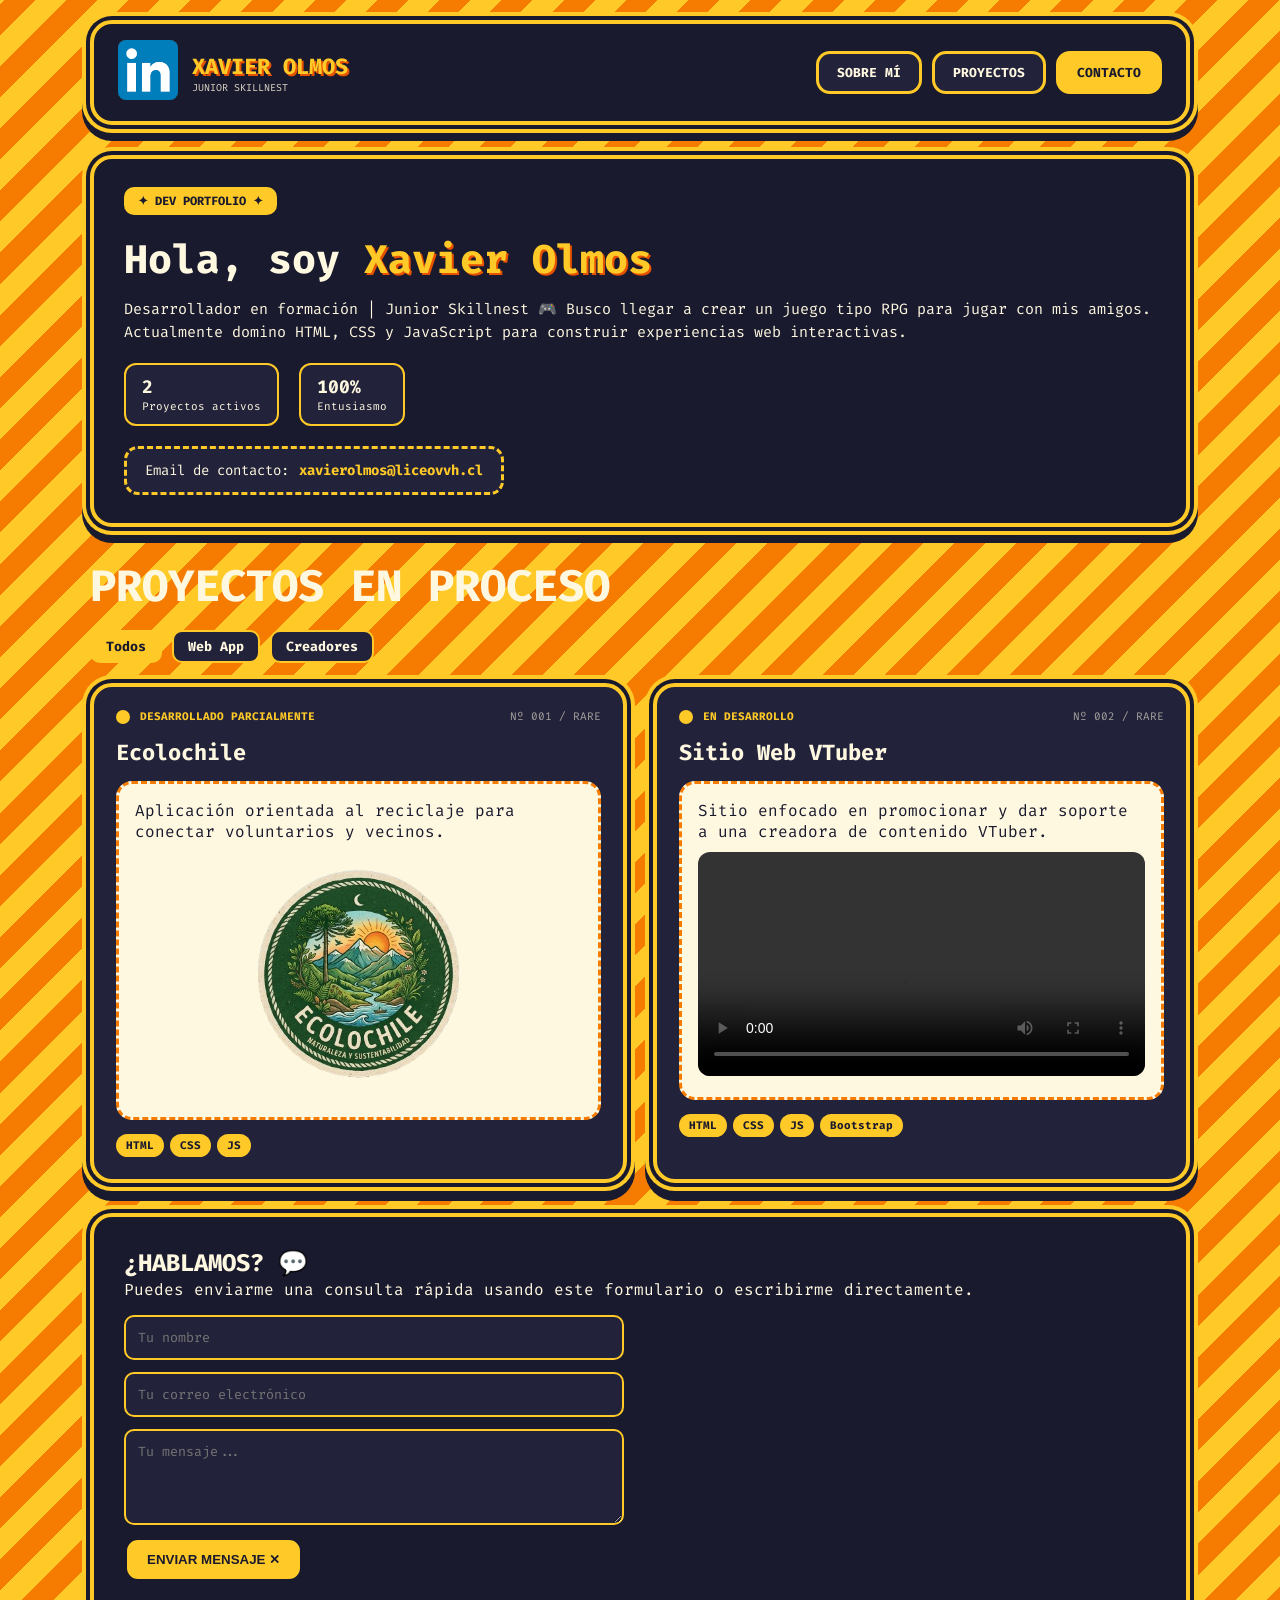
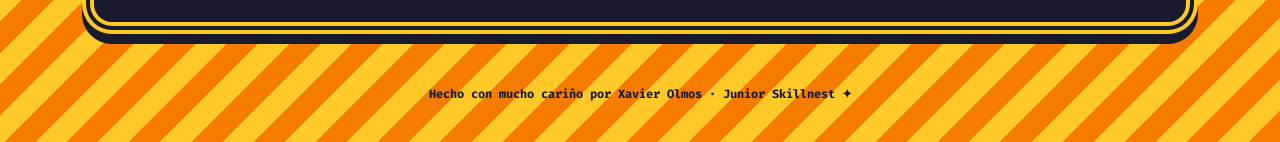
==== commit b16a5662: "Yap" ====
--- a/Portafolio/index.html
+++ b/Portafolio/index.html
@@ -1,116 +1,167 @@
+<!DOCTYPE html>
 <html lang="es">
 
 <head>
     <meta charset="UTF-8">
     <meta name="viewport" content="width=device-width, initial-scale=1.0">
-    <title>Portafolio</title>
-    <meta name="author" content="Xavier">
-    <link href="https://fonts.googleapis.com/css2?family=Comic+Neue:wght@400;700&display=swap" rel="stylesheet">
+    <title>Portafolio - Xavier Olmos</title>
+    <meta name="author" content="Xavier Olmos">
+    <link href="https://fonts.googleapis.com/css2?family=Fira+Code:wght@400;700&display=swap" rel="stylesheet">
     <link rel="stylesheet" href="static/CSS/style.css">
 </head>
 
-    <body>
-        <header>
-        <div class="container">
+<body>
+    <div class="contenedor-principal">
 
-            <nav class="nav">
-                <div class="brand">
-                    <a href="https://www.linkedin.com/feed/"><img src="static/images/linkedim.png" alt="Logo Xavier Olmos" class="logo-img"></a>
-
-                    <div class="brand-text">
-                        <span class="nombre">XAVIER OLMOS</span>
-                        <span class="skillnest">JUNIOR SKILLNEST</span>
+        <header class="encabezado-principal">
+            <nav class="barra-navegacion">
+                <div class="info-marca">
+                    <a href="https://www.linkedin.com/feed/" target="_blank" rel="noopener">
+                        <img src="static/images/linkedim.png" alt="Logo Xavier Olmos" class="logo-marca">
+                    </a>
+                    <div class="texto-marca">
+                        <span class="nombre-usuario">XAVIER OLMOS</span>
+                        <span class="subtitulo-usuario">JUNIOR SKILLNEST</span>
                     </div>
                 </div>
-                <div class="links">
-                    <button class="nav" onclick="scrollToId('sobre')">SOBRE MÍ</button>
-                    <button class="nav" onclick="scrollToId('proyectos')">PROYECTOS</button>
-                    <button class="nav primary" onclick="scrollToId('contacto')">CONTACTO</button>
+
+                <div class="acciones-navegacion">
+                    <button class="boton-nav" onclick="scrollToId('sobre-mi')">SOBRE MÍ</button>
+                    <button class="boton-nav" onclick="scrollToId('proyectos')">PROYECTOS</button>
+                    <button class="boton-nav boton-nav--principal" onclick="scrollToId('contacto')">CONTACTO</button>
                 </div>
             </nav>
         </header>
-            <main class="container">
-            <section class="contacto" id="sobre">
-                <span class="badge">✦ DEV PORTFOLIO ✦</span>
-                <h1>Hola, soy <span class="hl">Xavier Olmos</span></h1>
-                <p>Desarrollador en formación | Junior Skillnest 🎮 Busco llegar a crear un juego tipo rpg o algo para jugar
-                    con mis amigos por ahora estoy aprendiendo Javascipt, HTML y CSS comun, pero al igual ya se usar
-                    HTML , CSS y Javascipt correctamente
+
+        <main>
+
+            <section class="seccion-hero animar-al-scroll" id="sobre-mi">
+                <span class="insignia-hero">✦ DEV PORTFOLIO ✦</span>
+                <h1 class="titulo-hero">Hola, soy <span class="texto-resaltado">Xavier Olmos</span></h1>
+                <p class="descripcion-hero">
+                    Desarrollador en formación | Junior Skillnest 🎮 Busco llegar a crear un juego tipo RPG para jugar con mis amigos. 
+                    Actualmente domino HTML, CSS y JavaScript para construir experiencias web interactivas.
                 </p>
-                <div class="email-caja">
-                    <span> Email de contacto:</span>
-                    <a href="mailto:xavierolmos@liceovvh.cl">xavierolmos@liceovvh.cl</a>
+
+                <div class="contenedor-estadisticas">
+                    <div class="item-estadistica">
+                        <span class="numero-contador" data-target="2">2</span>
+                        <span class="etiqueta-estadistica">Proyectos activos</span>
+                    </div>
+                    <div class="item-estadistica">
+                        <span class="numero-contador" data-target="100">100</span>%
+                        <span class="etiqueta-estadistica">Entusiasmo</span>
+                    </div>
+                </div>
+
+                <div class="caja-correo">
+                    <span>Email de contacto:</span>
+                    <a href="mailto:xavierolmos@liceovvh.cl" class="enlace-correo">xavierolmos@liceovvh.cl</a>
                 </div>
             </section>
-            <h2 class="section-title" id="proyectos">PROYECTOS EN PROCESO</h2>
-            <div class="cards-grid">
-                <div class="card">
-                    <div class="card-corner tl"></div>
-                    <div class="card-corner tr"></div>
-                    <div class="card-corner bl"></div>
-                    <div class="card-corner br"></div>
-                    <div class="card-header">
-                        <div class="status-dot"></div>
-                        <span class="status-text">DESARROLLADO PARCIALMENTE</span>
-                        <span class="card-num">Nº 001 / RARE</span>
-                    </div>
-                    <h3 class="card-title">Proyecto 01</h3>
-                    <div class="patch">
-                        <span class="patch-stitch tl">✂</span>
-                        <span class="patch-stitch br">✂</span>
-                        <p class="patch-text">ECOLOCHILE: 
-                            Crear una aplicacion sobre reciclaje en el que la gente puede ser voluntario y vecino
-                            Tecnologias usadas: Javascipt,HTML,CSS 
-                            vista previa : 🧵</p>
-                    </div>
-                    <div class="card-tags">
-                        <span class="tag">HTML</span>
-                        <span class="tag">CSS</span>
-                        <span class="tag">JS</span>
-                    </div>
+
+            <section class="seccion-proyectos animar-al-scroll" id="proyectos">
+                <h2 class="titulo-seccion">PROYECTOS EN PROCESO</h2>
+
+                <div class="barra-filtros">
+                    <button class="boton-filtro esta-activo" data-filtro="todos">Todos</button>
+                    <button class="boton-filtro" data-filtro="web">Web App</button>
+                    <button class="boton-filtro" data-filtro="contenido">Creadores</button>
                 </div>
-                <div class="card">
-                    <div class="card-corner tl"></div>
-                    <div class="card-corner tr"></div>
-                    <div class="card-corner bl"></div>
-                    <div class="card-corner br"></div>
-                    <div class="card-header">
-                        <div class="status-dot"></div>
-                        <span class="status-text">EN DESARROLLO</span>
-                        <span class="card-num">Nº 002 / RARE</span>
-                    </div>
-                    <h3 class="card-title">Proyecto 02</h3>
-                    <div class="patch">
-                        <span class="patch-stitch tl">✂</span>
-                        <span class="patch-stitch br"></span>
-                        <p class="patch-text">Pagina web personaje:
-                            es una pagina web que se enfoca en un solo personaje 
-                            tecnologias: HTML,Javascript,CSS,boostrap
-                            Vista previa:🎨</p>
-                    </div>
-                    <div class="card-tags">
-                        <span class="tag">HTML</span>
-                        <span class="tag">CSS</span>
-                        <span class="tag">JS</span>
-                    </div>
+
+                <div class="grilla-proyectos">
+
+                    <article class="tarjeta-proyecto" data-categoria="web">
+                        <div class="esquina-tarjeta esquina-tarjeta--arriba-izquierda"></div>
+                        <div class="esquina-tarjeta esquina-tarjeta--arriba-derecha"></div>
+                        <div class="esquina-tarjeta esquina-tarjeta--abajo-izquierda"></div>
+                        <div class="esquina-tarjeta esquina-tarjeta--abajo-derecha"></div>
+
+                        <div class="encabezado-tarjeta">
+                            <div class="indicador-estado"></div>
+                            <span class="etiqueta-estado">DESARROLLADO PARCIALMENTE</span>
+                            <span class="id-proyecto">Nº 001 / RARE</span>
+                        </div>
+
+                        <h3 class="titulo-tarjeta">Ecolochile</h3>
+
+                        <div class="caja-vista-previa">
+                            <p class="descripcion-tarjeta">
+                                Aplicación orientada al reciclaje para conectar voluntarios y vecinos.
+                            </p>
+                            <img src="static/images/Gemini_Generated_Image_br3gjibr3gjibr3g-removebg-preview.png" alt="Logo Ecolochile" class="imagen-vista-previa">
+                        </div>
+
+                        <div class="lista-etiquetas">
+                            <span class="etiqueta-tecnologia">HTML</span>
+                            <span class="etiqueta-tecnologia">CSS</span>
+                            <span class="etiqueta-tecnologia">JS</span>
+                        </div>
+                    </article>
+
+                    <article class="tarjeta-proyecto" data-categoria="contenido">
+                        <div class="esquina-tarjeta esquina-tarjeta--arriba-izquierda"></div>
+                        <div class="esquina-tarjeta esquina-tarjeta--arriba-derecha"></div>
+                        <div class="esquina-tarjeta esquina-tarjeta--abajo-izquierda"></div>
+                        <div class="esquina-tarjeta esquina-tarjeta--abajo-derecha"></div>
+
+                        <div class="encabezado-tarjeta">
+                            <div class="indicador-estado"></div>
+                            <span class="etiqueta-estado">EN DESARROLLO</span>
+                            <span class="id-proyecto">Nº 002 / RARE</span>
+                        </div>
+
+                        <h3 class="titulo-tarjeta">Sitio Web VTuber</h3>
+
+                        <div class="caja-vista-previa">
+                            <p class="descripcion-tarjeta">
+                                Sitio enfocado en promocionar y dar soporte a una creadora de contenido VTuber.
+                            </p>
+                            <video class="video-vista-previa" controls>
+                                <source src="static/videos/bandicam 2026-09-21 15-38-33-016.mp4" type="video/mp4">
+                            </video>
+                        </div>
+
+                        <div class="lista-etiquetas">
+                            <span class="etiqueta-tecnologia">HTML</span>
+                            <span class="etiqueta-tecnologia">CSS</span>
+                            <span class="etiqueta-tecnologia">JS</span>
+                            <span class="etiqueta-tecnologia">Bootstrap</span>
+                        </div>
+                    </article>
+
                 </div>
-            </div>
-            <section class="contact-card" id="contacto">
+            </section>
+            <section class="seccion-contacto animar-al-scroll" id="contacto">
                 <h2>¿HABLAMOS? 💬</h2>
-                <p>Puedes enviarme un correo directo para consultas. ¡Te espero!</p>
-                <button class="send-btn" onclick="sendMsg()">
-                    <a href="">ENVIAR MENSAJE ✕</a>
-                </button>
+                <p>Puedes enviarme una consulta rápida usando este formulario o escribirme directamente.</p>
+
+                <form class="formulario-contacto" id="formularioContacto">
+                    <input type="text" placeholder="Tu nombre" required class="campo-entrada">
+                    <input type="email" placeholder="Tu correo electrónico" required class="campo-entrada">
+                    <textarea placeholder="Tu mensaje..." required class="campo-texto" rows="4"></textarea>
+
+                    <button type="submit" class="boton-enviar">ENVIAR MENSAJE ✕</button>
+                </form>
+                <div id="mensajeRespuesta" class="mensaje-respuesta"></div>
             </section>
-            </main>
-            <footer>
-                Hecho con mucho cariño por Xavier Olmos · Junior Skillnest ✦
-            </footer>
+        </main>
 
+        <footer class="pie-pagina">
+            Hecho con mucho cariño por Xavier Olmos · Junior Skillnest ✦
+        </footer>
+
+    </div>
+
+    <div class="superposicion-modal" id="modalProyecto">
+        <div class="contenido-modal">
+            <button class="boton-cerrar-modal" id="cerrarModal">&times;</button>
+            <h3 class="titulo-modal" id="tituloModal">Título del Proyecto</h3>
+            <p class="descripcion-modal" id="descripcionModal">Detalles ampliados sobre la tecnología y alcance.</p>
         </div>
+    </div>
 
-        </main>
-        <script src="static/js/script.js"></script>
-    </body>
+    <script src="static/js/script.js"></script>
+</body>
 
 </html>
--- a/Portafolio/static/CSS/style.css
+++ b/Portafolio/static/CSS/style.css
@@ -1,594 +1,422 @@
 :root {
-    --orange: #f57c00;
-    --orange-deep: #e65100;
-    --yellow: #ffca28;
-    --yellow-light: #ffe082;
-    --dark: #1a1a2e;
-    --dark2: #22223a;
-    --cream: #fff8e1;
+    --naranja: #f57c00;
+    --naranja-oscuro: #e65100;
+    --amarillo: #ffca28;
+    --amarillo-claro: #ffe082;
+    --oscuro: #1a1a2e;
+    --oscuro-superficie: #22223a;
+    --crema: #fff8e1;
+    --patron-bg-1: var(--naranja);
+    --patron-bg-2: var(--amarillo);
+}
+
+/* Modo Claro activado desde JS */
+body.modo-claro {
+    --oscuro: #f0f0f5;
+    --oscuro-superficie: #ffffff;
+    --crema: #1a1a2e;
+    --patron-bg-1: #ffe082;
+    --patron-bg-2: #fff8e1;
 }
 
 * {
     box-sizing: border-box;
     margin: 0;
-    padding: 0
-}
-
-html,
-body {
-    overflow-x: hidden
+    padding: 0;
+}
+
+html, body {
+    overflow-x: hidden;
 }
 
 body {
     font-family: 'Fira Code', monospace;
     min-height: 100vh;
-    background:
-        repeating-linear-gradient(-45deg,
-            var(--orange) 0px,
-            var(--orange) 22px,
-            var(--yellow) 22px,
-            var(--yellow) 44px);
-    color: var(--cream);
+    background: repeating-linear-gradient(-45deg,
+        var(--patron-bg-1) 0px,
+        var(--patron-bg-1) 22px,
+        var(--patron-bg-2) 22px,
+        var(--patron-bg-2) 44px);
+    color: var(--crema);
     padding: 20px;
-    position: relative;
-}
-
-/* Mascota flotante (solo emoji/texto) */
-.mascot {
-    position: fixed;
-    bottom: 20px;
-    right: 20px;
-    width: 100px;
-    height: 100px;
-    z-index: 50;
-    animation: floatMascot 3s ease-in-out infinite;
-    filter: drop-shadow(0 6px 10px rgba(0, 0, 0, .35));
-    cursor: pointer;
-    transition: transform .2s;
-    border-radius: 50%;
-    background: var(--cream);
-    border: 3px solid var(--yellow);
-    display: flex;
-    align-items: center;
-    justify-content: center;
-    font-size: 48px;
-    box-shadow: 0 0 0 3px var(--dark), 0 6px 14px rgba(0, 0, 0, .35);
-}
-
-.mascot:hover {
-    transform: scale(1.15) rotate(-8deg)
-}
-
-.mascot-bubble {
-    position: fixed;
-    bottom: 130px;
-    right: 25px;
-    background: var(--cream);
-    color: var(--dark);
-    padding: 10px 14px;
-    border-radius: 18px 18px 4px 18px;
-    font-size: 13px;
-    font-weight: 700;
-    box-shadow: 0 4px 12px rgba(0, 0, 0, .25);
-    opacity: 0;
-    transform: translateY(10px);
-    transition: all .3s;
-    pointer-events: none;
-    z-index: 51;
-    max-width: 200px;
-}
-
-.mascot-bubble.show {
-    opacity: 1;
-    transform: translateY(0)
-}
-
-.container {
+    transition: background 0.3s, color 0.3s;
+}
+
+.contenedor-principal {
     max-width: 1100px;
     margin: 0 auto;
     position: relative;
     z-index: 2;
 }
 
-/* NAV */
-.nav {
-    background: var(--dark);
-    border: 4px solid var(--yellow);
+.encabezado-principal {
+    margin-bottom: 30px;
+}
+
+.barra-navegacion {
+    background: var(--oscuro);
+    border: 4px solid var(--amarillo);
     border-radius: 22px;
     padding: 16px 24px;
     display: flex;
     align-items: center;
     justify-content: space-between;
     gap: 16px;
-    box-shadow:
-        0 0 0 4px var(--dark),
-        0 0 0 8px var(--yellow),
-        0 8px 0 8px var(--dark),
-        0 12px 20px rgba(0, 0, 0, .4);
-    margin-bottom: 30px;
+    box-shadow: 0 0 0 4px var(--oscuro), 0 0 0 8px var(--amarillo), 0 8px 0 8px var(--oscuro);
     flex-wrap: wrap;
 }
 
-.brand {
+.info-marca {
     display: flex;
     align-items: center;
     gap: 14px;
 }
 
-.brand-icon {
-    width: 64px;
-    height: 64px;
-    border-radius: 18px;
-    background: var(--yellow);
-    color: var(--dark);
-    display: flex;
-    align-items: center;
-    justify-content: center;
-    font-size: 32px;
-    font-weight: 900;
-    border: 3px solid var(--cream);
-    box-shadow: 0 0 0 3px var(--dark), 0 4px 10px rgba(0, 0, 0, .4);
-    transition: transform .3s;
-}
-
-.brand-icon:hover {
-    transform: rotate(15deg) scale(1.08)
-}
-
-.brand-text {
+.logo-marca {
+    height: 60px;
+    width: auto;
+    border-radius: 8px;
+    transition: transform 0.3s;
+}
+
+.logo-marca:hover {
+    transform: rotate(-6deg) scale(1.08);
+}
+
+.texto-marca {
     display: flex;
     flex-direction: column;
-    line-height: 1.1;
-}
-
-.nombre {
+}
+
+.nombre-usuario {
     font-size: 22px;
     font-weight: 900;
-    color: var(--yellow);
-    letter-spacing: 1px;
-    text-shadow: 2px 2px 0 var(--orange-deep);
-}
-
-.skillnest {
+    color: var(--amarillo);
+    text-shadow: 2px 2px 0 var(--naranja-oscuro);
+}
+
+.subtitulo-usuario {
     font-size: 10px;
-    color: var(--cream);
-    letter-spacing: 3px;
+    color: var(--crema);
     opacity: .85;
 }
 
-.links {
+.acciones-navegacion {
     display: flex;
     gap: 10px;
     flex-wrap: wrap;
 }
 
-.nav {
-    background: var(--dark2);
-    color: var(--cream);
-    border: 3px solid var(--yellow);
+.boton-nav, .boton-tema {
+    background: var(--oscuro-superficie);
+    color: var(--crema);
+    border: 3px solid var(--amarillo);
     padding: 10px 18px;
     border-radius: 14px;
     font-family: inherit;
     font-size: 13px;
     font-weight: 700;
     cursor: pointer;
-    letter-spacing: 1px;
-    box-shadow: 0 4px 0 var(--dark), 0 6px 10px rgba(0, 0, 0, .3);
+    box-shadow: 0 4px 0 var(--oscuro);
     transition: all .15s;
 }
 
-.nav:hover {
+.boton-nav:hover, .boton-tema:hover {
     transform: translateY(-2px);
-    box-shadow: 0 6px 0 var(--dark), 0 8px 14px rgba(0, 0, 0, .4)
-}
-
-.nav:active {
-    transform: translateY(2px);
-    box-shadow: 0 2px 0 var(--dark)
-}
-
-.nav.primary {
-    background: var(--yellow);
-    color: var(--dark);
-}
-
-/* HERO */
-.contacto {
-    background: var(--dark);
-    border: 4px solid var(--yellow);
+}
+
+.boton-nav--principal {
+    background: var(--amarillo);
+    color: #1a1a2e;
+}
+
+/* --- Hero Section --- */
+.seccion-hero {
+    background: var(--oscuro);
+    border: 4px solid var(--amarillo);
     border-radius: 22px;
     padding: 28px 30px;
-    box-shadow:
-        0 0 0 4px var(--dark),
-        0 0 0 8px var(--yellow),
-        0 8px 0 8px var(--dark),
-        0 12px 20px rgba(0, 0, 0, .4);
+    box-shadow: 0 0 0 4px var(--oscuro), 0 0 0 8px var(--amarillo), 0 8px 0 8px var(--oscuro);
     margin-bottom: 30px;
-    position: relative;
-    overflow: hidden;
-}
-
-.contacto::before {
-    content: "";
-    position: absolute;
-    top: -20px;
-    right: -20px;
-    width: 120px;
-    height: 120px;
-    background: radial-gradient(circle, var(--yellow) 0%, transparent 70%);
-    opacity: .15;
-}
-
-.badge {
+}
+
+.insignia-hero {
     display: inline-block;
-    background: var(--yellow);
-    color: var(--dark);
+    background: var(--amarillo);
+    color: #1a1a2e;
     padding: 6px 14px;
     border-radius: 10px;
     font-size: 12px;
     font-weight: 900;
-    letter-spacing: 2px;
     margin-bottom: 18px;
-    box-shadow: 0 3px 0 var(--dark);
-    border: 2px solid var(--dark);
-}
-
-.contacto h1 {
+}
+
+.titulo-hero {
     font-size: clamp(26px, 4vw, 40px);
-    color: var(--cream);
     margin-bottom: 12px;
-    line-height: 1.2;
-}
-
-.contacto h1 .hl {
-    color: var(--yellow);
-    text-shadow: 2px 2px 0 var(--orange-deep)
-}
-
-.contacto p {
+}
+
+.texto-resaltado {
+    color: var(--amarillo);
+    text-shadow: 2px 2px 0 var(--naranja-oscuro);
+}
+
+.descripcion-hero {
     font-size: 15px;
-    opacity: .9;
     margin-bottom: 20px;
-}
-
-.email {
-    background: var(--dark2);
-    border: 3px dashed var(--yellow);
+    line-height: 1.5;
+}
+
+.contenedor-estadisticas {
+    display: flex;
+    gap: 20px;
+    margin-bottom: 20px;
+}
+
+.item-estadistica {
+    background: var(--oscuro-superficie);
+    padding: 10px 16px;
+    border-radius: 12px;
+    border: 2px solid var(--amarillo);
+    font-size: 18px;
+    font-weight: 900;
+}
+
+.etiqueta-estadistica {
+    display: block;
+    font-size: 11px;
+    font-weight: 400;
+}
+
+.caja-correo {
+    background: var(--oscuro-superficie);
+    border: 3px dashed var(--amarillo);
     border-radius: 14px;
-    padding: 14px 18px;
+    padding: 12px 18px;
     display: inline-flex;
-    align-items: center;
     gap: 10px;
     font-size: 14px;
-    flex-wrap: wrap;
-}
-
-.email-caja a {
-    color: var(--yellow);
+}
+
+.enlace-correo {
+    color: var(--amarillo);
+    font-weight: 700;
     text-decoration: none;
+}
+
+/* --- Proyectos & Filtros --- */
+.titulo-seccion {
+    font-size: clamp(28px, 5vw, 44px);
+    font-weight: 900;
+    margin: 30px 0 15px;
+}
+
+.barra-filtros {
+    display: flex;
+    gap: 10px;
+    margin-bottom: 20px;
+}
+
+.boton-filtro {
+    background: var(--oscuro-superficie);
+    color: var(--crema);
+    border: 2px solid var(--amarillo);
+    padding: 6px 14px;
+    border-radius: 10px;
+    cursor: pointer;
+    font-family: inherit;
     font-weight: 700;
-    border-bottom: 2px dashed var(--yellow);
-    transition: color .2s;
-}
-
-.email-caja a:hover {
-    color: var(--orange)
-}
-
-/* SECTION TITLE */
-.section-title {
-    font-size: clamp(28px, 5vw, 44px);
-    font-weight: 900;
-    color: var(--cream);
-    text-shadow:
-        3px 3px 0 var(--orange-deep),
-        -1px -1px 0 var(--dark),
-        1px -1px 0 var(--dark),
-        -1px 1px 0 var(--dark);
-    margin: 30px 0 22px;
-    letter-spacing: 2px;
-    position: relative;
-    display: inline-block;
-}
-
-.section-title::after {
-    content: "✦";
-    color: var(--yellow);
-    margin-left: 10px;
-    animation: spin 4s linear infinite;
-    display: inline-block;
-}
-.cards-grid {
+}
+
+.boton-filtro.esta-activo {
+    background: var(--amarillo);
+    color: #1a1a2e;
+}
+
+.grilla-proyectos {
     display: grid;
     grid-template-columns: repeat(auto-fit, minmax(320px, 1fr));
     gap: 26px;
     margin-bottom: 30px;
 }
 
-.card {
+.tarjeta-proyecto {
     position: relative;
-    background: linear-gradient(145deg, #2a2a45 0%, #1a1a2e 100%);
+    background: var(--oscuro-superficie);
     border-radius: 22px;
     padding: 22px;
-    border: 4px solid var(--yellow);
-    box-shadow:
-        0 0 0 4px var(--dark),
-        0 0 0 8px var(--yellow),
-        0 10px 0 8px var(--dark),
-        0 16px 24px rgba(0, 0, 0, .45);
-    overflow: hidden;
+    border: 4px solid var(--amarillo);
+    box-shadow: 0 0 0 4px var(--oscuro), 0 0 0 8px var(--amarillo), 0 10px 0 8px var(--oscuro);
     transition: transform .3s;
     cursor: pointer;
 }
 
-.card:hover {
-    transform: translateY(-6px) rotate(-1deg)
-}
-
-.card::before {
-    content: "";
-    position: absolute;
-    inset: 0;
-    background: linear-gradient(115deg,
-            transparent 30%,
-            rgba(255, 202, 40, .25) 45%,
-            rgba(255, 255, 255, .35) 50%,
-            rgba(255, 202, 40, .25) 55%,
-            transparent 70%);
-    transform: translateX(-120%);
-    transition: transform .8s;
-    pointer-events: none;
-}
-
-.card:hover::before {
-    transform: translateX(120%)
-}
-
-.card-corner {
-    position: absolute;
-    width: 22px;
-    height: 22px;
-    border: 3px solid var(--yellow);
-}
-
-.card-corner.tl {
-    top: 8px;
-    left: 8px;
-    border-right: none;
-    border-bottom: none;
-    border-radius: 6px 0 0 0
-}
-
-.card-corner.tr {
-    top: 8px;
-    right: 8px;
-    border-left: none;
-    border-bottom: none;
-    border-radius: 0 6px 0 0
-}
-
-.card-corner.bl {
-    bottom: 8px;
-    left: 8px;
-    border-right: none;
-    border-top: none;
-    border-radius: 0 0 0 6px
-}
-
-.card-corner.br {
-    bottom: 8px;
-    right: 8px;
-    border-left: none;
-    border-top: none;
-    border-radius: 0 0 6px 0
-}
-
-.card-header {
+.tarjeta-proyecto:hover {
+    transform: translateY(-6px);
+}
+
+.encabezado-tarjeta {
     display: flex;
     align-items: center;
     gap: 10px;
     margin-bottom: 14px;
 }
 
-.status-dot {
+.indicador-estado {
     width: 14px;
     height: 14px;
-    background: var(--yellow);
+    background: var(--amarillo);
     border-radius: 50%;
-    border: 2px solid var(--dark);
-    box-shadow: 0 0 0 2px var(--yellow);
-    animation: pulse 1.5s ease-in-out infinite;
-}
-
-.status-text {
+}
+
+.etiqueta-estado {
     font-size: 11px;
     font-weight: 900;
-    letter-spacing: 2px;
-    color: var(--yellow);
-}
-
-.card-num {
+    color: var(--amarillo);
+}
+
+.id-proyecto {
     margin-left: auto;
     font-size: 11px;
-    color: var(--cream);
     opacity: .6;
-    letter-spacing: 1px;
-}
-
-.card-title {
+}
+
+.titulo-tarjeta {
     font-size: 22px;
-    font-weight: 900;
-    color: var(--cream);
     margin-bottom: 14px;
-    text-shadow: 1px 1px 0 var(--dark);
-}
-
-.patch {
-    background: var(--cream);
-    color: var(--dark);
+}
+
+.caja-vista-previa {
+    background: #fff8e1;
+    color: #1a1a2e;
     border-radius: 16px;
     padding: 16px;
-    position: relative;
-    border: 3px dashed var(--orange);
-    box-shadow:
-        inset 0 0 0 2px var(--yellow),
-        0 4px 10px rgba(0, 0, 0, .3);
+    border: 3px dashed var(--naranja);
     margin-bottom: 14px;
 }
 
-.patch::before {
-    content: "";
-    position: absolute;
-    inset: 4px;
-    border: 2px dotted var(--orange);
+.imagen-vista-previa, .video-vista-previa {
+    width: 100%;
     border-radius: 12px;
-    pointer-events: none;
-    opacity: .5;
-}
-
-.patch-text {
-    font-size: 13px;
-    line-height: 1.5;
-    font-weight: 600;
-}
-
-.patch-stitch {
-    position: absolute;
-    font-size: 10px;
-    color: var(--orange);
-    opacity: .7;
-}
-
-.patch-stitch.tl {
-    top: 4px;
-    left: 6px
-}
-
-.patch-stitch.br {
-    bottom: 4px;
-    right: 6px
-}
-
-.card-tags {
-    display: flex;
+    margin-top: 10px;
+}
+
+.lista-etiquetas {
+    display: flex;
+    gap: 6px;
     flex-wrap: wrap;
-    gap: 6px;
-    margin-top: 10px;
-}
-
-.tag {
-    background: var(--yellow);
-    color: var(--dark);
+}
+
+.etiqueta-tecnologia {
+    background: var(--amarillo);
+    color: #1a1a2e;
     padding: 4px 10px;
     border-radius: 20px;
     font-size: 11px;
     font-weight: 700;
-    border: 2px solid var(--dark);
-    box-shadow: 0 2px 0 var(--dark);
-}
-.contact-card {
-    background: var(--dark);
-    border: 4px solid var(--yellow);
+}
+
+/* --- Formulario de Contacto --- */
+.seccion-contacto {
+    background: var(--oscuro);
+    border: 4px solid var(--amarillo);
     border-radius: 22px;
     padding: 30px;
-    box-shadow:
-        0 0 0 4px var(--dark),
-        0 0 0 8px var(--yellow),
-        0 10px 0 8px var(--dark),
-        0 16px 24px rgba(0, 0, 0, .45);
+    box-shadow: 0 0 0 4px var(--oscuro), 0 0 0 8px var(--amarillo), 0 10px 0 8px var(--oscuro);
+    margin-bottom: 40px;
+}
+
+.formulario-contacto {
+    display: flex;
+    flex-direction: column;
+    gap: 12px;
+    margin-top: 15px;
+    max-width: 500px;
+}
+
+.campo-entrada, .campo-texto {
+    width: 100%;
+    padding: 12px;
+    border-radius: 10px;
+    border: 2px solid var(--amarillo);
+    background: var(--oscuro-superficie);
+    color: var(--crema);
+    font-family: inherit;
+}
+
+.boton-enviar {
+    background: var(--amarillo);
+    color: #1a1a2e;
+    border: 3px solid #1a1a2e;
+    padding: 12px 20px;
+    border-radius: 14px;
+    font-weight: 900;
+    cursor: pointer;
+    align-self: flex-start;
+}
+
+.mensaje-respuesta {
+    margin-top: 10px;
+    font-weight: 700;
+    color: var(--amarillo);
+}
+
+/* --- Modal --- */
+.superposicion-modal {
+    position: fixed;
+    top: 0; left: 0;
+    width: 100%; height: 100%;
+    background: rgba(0,0,0,0.7);
+    display: none;
+    align-items: center;
+    justify-content: center;
+    z-index: 100;
+}
+
+.superposicion-modal.esta-abierto {
+    display: flex;
+}
+
+.contenido-modal {
+    background: var(--oscuro);
+    border: 4px solid var(--amarillo);
+    padding: 30px;
+    border-radius: 20px;
+    max-width: 500px;
+    width: 90%;
     position: relative;
-    overflow: hidden;
-    margin-bottom: 40px;
-}
-
-.contact-card h2 {
-    font-size: clamp(26px, 4vw, 36px);
-    color: var(--yellow);
-    margin-bottom: 14px;
-    text-shadow: 2px 2px 0 var(--orange-deep);
-}
-
-.contact-card p {
-    font-size: 15px;
-    opacity: .9;
-    margin-bottom: 22px;
-    max-width: 600px;
-}
-
-.send-btn {
-    background: var(--yellow);
-    color: var(--dark);
-    border: 3px solid var(--dark);
-    padding: 14px 24px;
-    border-radius: 14px;
-    font-family: inherit;
-    font-size: 14px;
-    font-weight: 900;
-    letter-spacing: 1px;
+}
+
+.boton-cerrar-modal {
+    position: absolute;
+    top: 10px; right: 15px;
+    background: transparent;
+    border: none;
+    color: var(--amarillo);
+    font-size: 24px;
     cursor: pointer;
-    box-shadow: 0 5px 0 var(--dark), 0 8px 14px rgba(0, 0, 0, .3);
-    transition: all .15s;
-    display: inline-flex;
-    align-items: center;
-    gap: 8px;
-}
-
-.send-btn:hover {
-    transform: translateY(-2px);
-    box-shadow: 0 7px 0 var(--dark), 0 10px 18px rgba(0, 0, 0, .4)
-}
-
-.send-btn:active {
-    transform: translateY(3px);
-    box-shadow: 0 2px 0 var(--dark)
-}
-
-footer {
+}
+
+.pie-pagina {
     text-align: center;
     padding: 20px;
     font-size: 12px;
-    opacity: .8;
-    color: black;
-}
-
-@media(max-width:600px) {
-    .nav {
-        flex-direction: column;
-        align-items: flex-start
-    }
-
-    .links {
-        width: 100%;
-        justify-content: flex-start
-    }
-
-    .mascot {
-        width: 80px;
-        height: 80px;
-        bottom: 10px;
-        right: 10px;
-        font-size: 38px
-    }
-
-    .mascot-bubble {
-        bottom: 95px;
-        right: 15px;
-        font-size: 11px
-    }
-}
-
-.logo-img {
-    height: 65px; 
-    width: auto; 
-    transition: transform 0.3s ease;
-    border-radius: 8px;
-}
-
-.brand-logo-img:hover {
-    transform: rotate(-6deg) scale(1.08);
-}
-
-.send-btn a{
-    text-decoration: none;
-    color: #1a1a2e;
+    color: #1a1a2e;
+    font-weight: bold;
+}
+
+.animar-al-scroll {
+    opacity: 1;
+    transform: translateY(0);
+    transition: opacity 0.6s ease-out, transform 0.6s ease-out;
+}
+
+.animar-al-scroll.oculto-inicial {
+    opacity: 0;
+    transform: translateY(20px);
+}
+
+.animar-al-scroll.esta-visible {
+    opacity: 1;
+    transform: translateY(0);
 }
